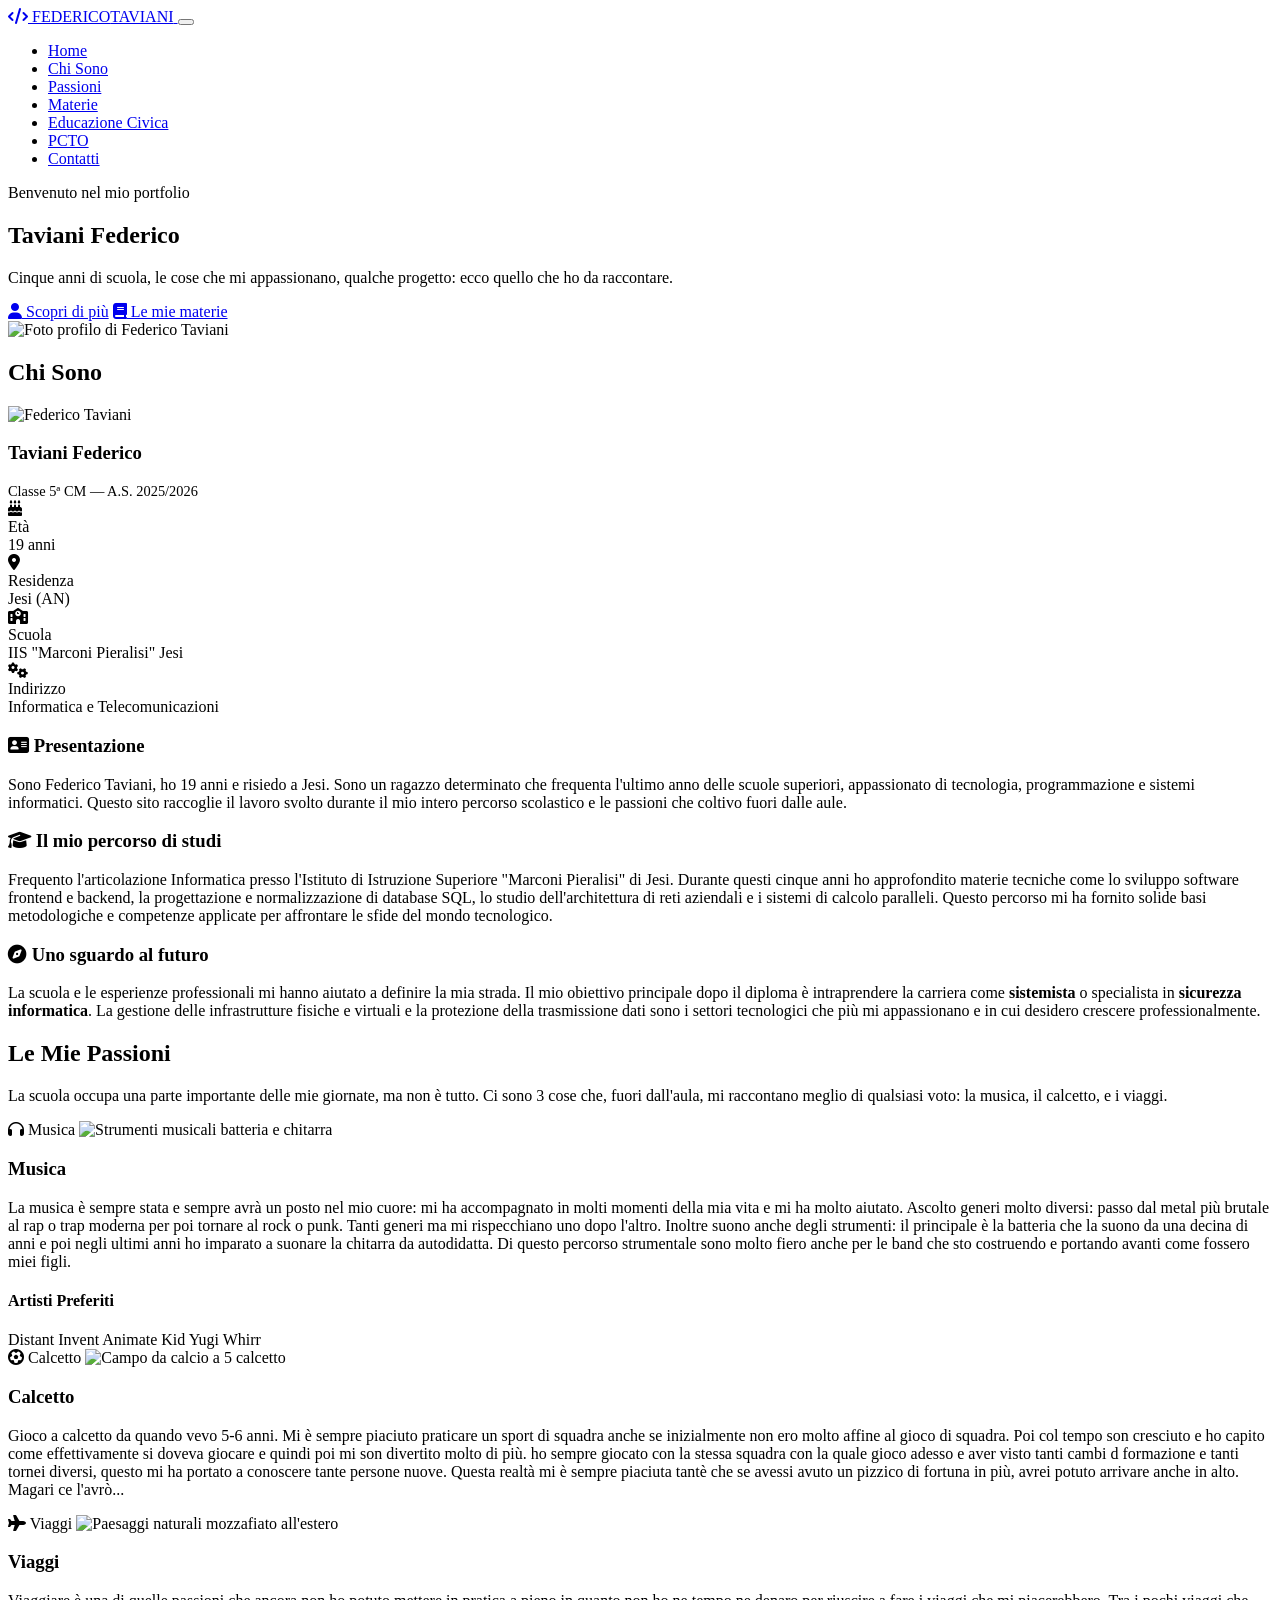
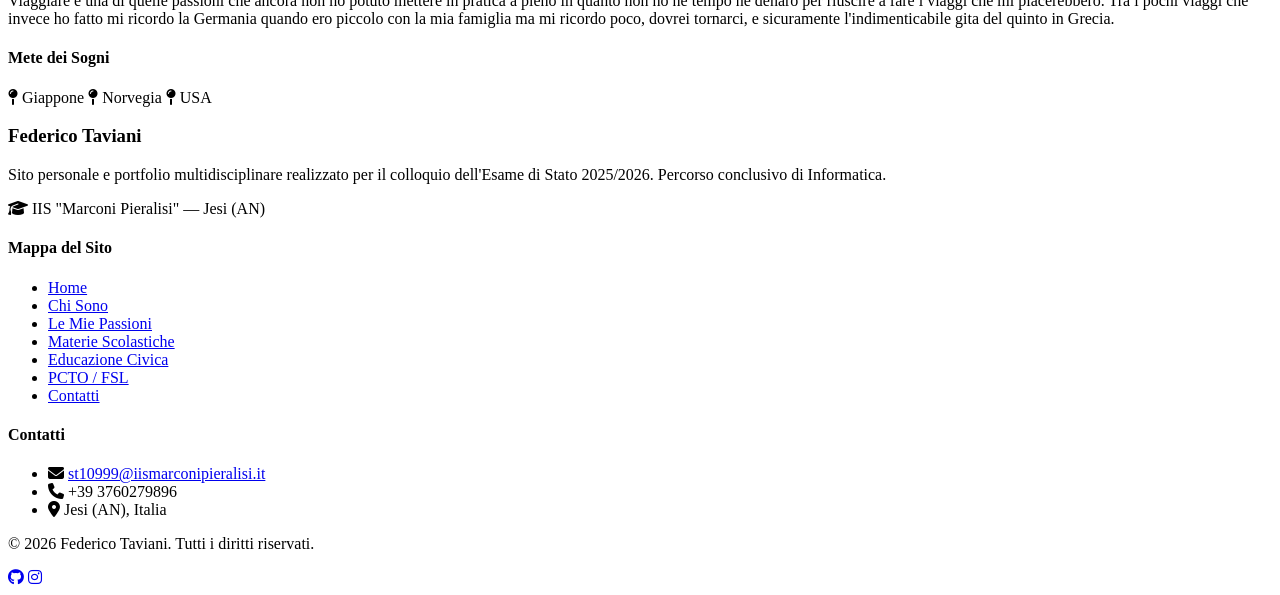
==== index.html @ 16aa8e1a "Add files via upload caricamento file del sito dell'anno" ====
<!DOCTYPE html>
<html lang="it">
<head>
  <meta charset="UTF-8">
  <meta name="viewport" content="width=device-width, initial-scale=1.0">
  <title>Federico Taviani — Portfolio Esame di Stato 2026</title>
  <meta name="description" content="Sito web personale e portfolio di Federico Taviani, studente del 5° anno dell'IIS Marconi Pieralisi di Jesi, indirizzo Informatica e Telecomunicazioni.">
  
  <!-- SEO Open Graph -->
  <meta property="og:title" content="Federico Taviani — Portfolio Personale">
  <meta property="og:description" content="Il sito personale e percorso multidisciplinare per l'Esame di Stato di Federico Taviani, indirizzo Informatica.">
  <meta property="og:image" content="immagini/profilo.jpg">
  <meta property="og:type" content="website">

  <!-- Icone Font Awesome -->
  <link rel="stylesheet" href="https://cdnjs.cloudflare.com/ajax/libs/font-awesome/6.4.0/css/all.min.css">
  
  <!-- Foglio di Stile Personalizzato -->
  <link rel="stylesheet" href="css/style.css">
</head>
<body>

  <!-- NAVBAR E TESTATA STICKY -->
  <header class="site-header" id="siteHeader">
    <div class="container nav-container">
      <a href="index.html" class="site-logo" aria-label="Federico Taviani Home">
        <i class="fa-solid fa-code"></i> FEDERICO<span>TAVIANI</span>
      </a>
      
      <button class="hamburger-toggle" aria-label="Apri menu di navigazione" aria-expanded="false" aria-controls="navMenu">
        <span></span>
        <span></span>
        <span></span>
      </button>
      
      <nav class="site-navigation">
        <ul class="nav-menu" id="navMenu">
          <li><a href="index.html#home" class="nav-link">Home</a></li>
          <li><a href="index.html#chi-sono" class="nav-link">Chi Sono</a></li>
          <li><a href="index.html#passioni" class="nav-link">Passioni</a></li>
          <li><a href="materie.html" class="nav-link">Materie</a></li>
          <li><a href="educazione-civica.html" class="nav-link">Educazione Civica</a></li>
          <li><a href="pcto.html" class="nav-link">PCTO</a></li>
          <li><a href="contatti.html" class="nav-link">Contatti</a></li>
        </ul>
      </nav>
    </div>
  </header>

  <main>
    <!-- SEZIONE 1: HERO -->
    <section class="hero-section" id="home">
      <div class="container hero-grid">
        <div class="hero-content">
          <span class="hero-subtitle">Benvenuto nel mio portfolio</span>
          <h1>Taviani Federico</h1>
          <p class="hero-welcome">Cinque anni di scuola, le cose che mi appassionano, qualche progetto: ecco quello che ho da raccontare.</p>
          <div class="btn-group">
            <a href="#chi-sono" class="btn btn-primary"><i class="fa-solid fa-user"></i> Scopri di più</a>
            <a href="materie.html" class="btn btn-secondary"><i class="fa-solid fa-book"></i> Le mie materie</a>
          </div>
        </div>
        <div class="hero-image-container">
          <div class="hero-image-wrapper">
            <img src="immagini/profilo.jpg" alt="Foto profilo di Federico Taviani" class="hero-image" width="380" height="380">
          </div>
        </div>
      </div>
    </section>

    <!-- SEZIONE 2: CHI SONO -->
    <section class="chi-sono-section fade-in-section" id="chi-sono">
      <div class="container">
        <h2 class="section-title">Chi Sono</h2>
        <div class="chi-sono-grid">
          
          <!-- Info Card con Dati Anagrafici -->
          <div class="profile-card">
            <div class="profile-card-header">
              <img src="immagini/profilo.jpg" alt="Federico Taviani" class="profile-card-avatar" width="100" height="100" loading="lazy">
              <h3>Taviani Federico</h3>
              <p style="font-size: 0.9rem; margin-bottom: 0;">Classe 5ª CM — A.S. 2025/2026</p>
            </div>
            
            <div class="profile-info-grid">
              <div class="info-item">
                <div class="info-icon"><i class="fa-solid fa-cake-candles"></i></div>
                <div>
                  <div class="info-label">Età</div>
                  <div class="info-value">19 anni</div>
                </div>
              </div>
              
              <div class="info-item">
                <div class="info-icon"><i class="fa-solid fa-location-dot"></i></div>
                <div>
                  <div class="info-label">Residenza</div>
                  <div class="info-value">Jesi (AN)</div>
                </div>
              </div>
              
              <div class="info-item">
                <div class="info-icon"><i class="fa-solid fa-school"></i></div>
                <div>
                  <div class="info-label">Scuola</div>
                  <div class="info-value">IIS "Marconi Pieralisi" Jesi</div>
                </div>
              </div>
              
              <div class="info-item">
                <div class="info-icon"><i class="fa-solid fa-gears"></i></div>
                <div>
                  <div class="info-label">Indirizzo</div>
                  <div class="info-value">Informatica e Telecomunicazioni</div>
                </div>
              </div>
            </div>
          </div>

          <!-- Testi di dettaglio per Presentazione, Studi e Futuro -->
          <div class="chi-sono-details">
            
            <div class="details-block">
              <h3><i class="fa-solid fa-address-card"></i> Presentazione</h3>
              <p>Sono Federico Taviani, ho 19 anni e risiedo a Jesi. Sono un ragazzo determinato che frequenta l'ultimo anno delle scuole superiori, appassionato di tecnologia, programmazione e sistemi informatici. Questo sito raccoglie il lavoro svolto durante il mio intero percorso scolastico e le passioni che coltivo fuori dalle aule.</p>
            </div>

            <div class="details-block">
              <h3><i class="fa-solid fa-graduation-cap"></i> Il mio percorso di studi</h3>
              <p>Frequento l'articolazione Informatica presso l'Istituto di Istruzione Superiore "Marconi Pieralisi" di Jesi. Durante questi cinque anni ho approfondito materie tecniche come lo sviluppo software frontend e backend, la progettazione e normalizzazione di database SQL, lo studio dell'architettura di reti aziendali e i sistemi di calcolo paralleli. Questo percorso mi ha fornito solide basi metodologiche e competenze applicate per affrontare le sfide del mondo tecnologico.</p>
            </div>

            <div class="details-block">
              <h3><i class="fa-solid fa-compass"></i> Uno sguardo al futuro</h3>
              <div class="future-callout">
                <p>La scuola e le esperienze professionali mi hanno aiutato a definire la mia strada. Il mio obiettivo principale dopo il diploma è intraprendere la carriera come <strong>sistemista</strong> o specialista in <strong>sicurezza informatica</strong>. La gestione delle infrastrutture fisiche e virtuali e la protezione della trasmissione dati sono i settori tecnologici che più mi appassionano e in cui desidero crescere professionalmente.</p>
              </div>
            </div>

          </div>
        </div>
      </div>
    </section>

    <!-- SEZIONE 3: PASSIONI -->
    <section class="passioni-section fade-in-section" id="passioni">
      <div class="container">
        <h2 class="section-title">Le Mie Passioni</h2>
        
        <p class="passioni-intro">La scuola occupa una parte importante delle mie giornate, ma non è tutto. Ci sono 3 cose che, fuori dall'aula, mi raccontano meglio di qualsiasi voto: la musica, il calcetto, e i viaggi.</p>
        
        <div class="passioni-grid">
          
          <!-- Card Musica -->
          <article class="passione-card">
            <div class="passione-img-wrapper">
              <span class="passione-badge"><i class="fa-solid fa-headphones"></i> Musica</span>
              <img src="immagini/passione-musica.jpeg" alt="Strumenti musicali batteria e chitarra" class="passione-img" loading="lazy" width="400" height="220">
            </div>
            <div class="passione-content">
              <h3>Musica</h3>
              <p>La musica è sempre stata e sempre avrà un posto nel mio cuore: mi ha accompagnato in molti momenti della mia vita e mi ha molto aiutato. Ascolto generi molto diversi: passo dal metal più brutale al rap o trap moderna per poi tornare al rock o punk. Tanti generi ma mi rispecchiano uno dopo l'altro. Inoltre suono anche degli strumenti: il principale è la batteria che la suono da una decina di anni e poi negli ultimi anni ho imparato a suonare la chitarra da autodidatta. Di questo percorso strumentale sono molto fiero anche per le band che sto costruendo e portando avanti come fossero miei figli.</p>
              
              <div class="music-artists">
                <h4>Artisti Preferiti</h4>
                <div class="artist-badges">
                  <span class="badge-tag">Distant</span>
                  <span class="badge-tag">Invent Animate</span>
                  <span class="badge-tag">Kid Yugi</span>
                  <span class="badge-tag">Whirr</span>
                </div>
              </div>
            </div>
          </article>

          <!-- Card Calcetto -->
          <article class="passione-card">
            <div class="passione-img-wrapper">
              <span class="passione-badge"><i class="fa-solid fa-soccer-ball"></i> Calcetto</span>
              <img src="immagini/passsione-calcetto.jpeg" alt="Campo da calcio a 5 calcetto" class="passione-img" loading="lazy" width="400" height="220">
            </div>
            <div class="passione-content">
              <h3>Calcetto</h3>
              <p>Gioco a calcetto da quando vevo 5-6 anni. Mi è sempre piaciuto praticare un sport di squadra anche se inizialmente non ero molto affine al gioco di squadra. Poi col tempo son cresciuto e ho capito come effettivamente si doveva giocare e quindi poi mi son divertito molto di più. ho sempre giocato con la stessa squadra con la quale gioco adesso e aver visto tanti cambi d formazione e tanti tornei diversi, questo mi ha portato a conoscere tante persone nuove. Questa realtà mi è sempre piaciuta tantè che se avessi avuto un pizzico di fortuna in più, avrei potuto arrivare anche in alto. Magari ce l'avrò...</p>
            </div>
          </article>

          <!-- Card Viaggi -->
          <article class="passione-card">
            <div class="passione-img-wrapper">
              <span class="passione-badge"><i class="fa-solid fa-plane"></i> Viaggi</span>
              <img src="immagini/passione-viaggi.jpg" alt="Paesaggi naturali mozzafiato all'estero" class="passione-img" loading="lazy" width="400" height="220">
            </div>
            <div class="passione-content">
              <h3>Viaggi</h3>
              <p>Viaggiare è una di quelle passioni che ancora non ho potuto mettere in pratica a pieno in quanto non ho ne tempo ne denaro per riuscire a fare i viaggi che mi piacerebbero. Tra i pochi viaggi che invece ho fatto mi ricordo la Germania quando ero piccolo con la mia famiglia ma mi ricordo poco, dovrei tornarci, e sicuramente l'indimenticabile gita del quinto in Grecia.</p>
              
              <div class="travel-destinations">
                <h4>Mete dei Sogni</h4>
                <div class="travel-badges">
                  <span class="badge-tag"><i class="fa-solid fa-map-pin"></i> Giappone</span>
                  <span class="badge-tag"><i class="fa-solid fa-map-pin"></i> Norvegia</span>
                  <span class="badge-tag"><i class="fa-solid fa-map-pin"></i> USA</span>
                </div>
              </div>
            </div>
          </article>

        </div>
      </div>
    </section>
  </main>

  <!-- FOOTER CONDIVISO -->
  <footer class="site-footer">
    <div class="container footer-grid">
      <div class="footer-col-info">
        <h3>Federico Taviani</h3>
        <p>Sito personale e portfolio multidisciplinare realizzato per il colloquio dell'Esame di Stato 2025/2026. Percorso conclusivo di Informatica.</p>
        <div class="footer-school-badge">
          <i class="fa-solid fa-graduation-cap"></i> IIS "Marconi Pieralisi" — Jesi (AN)
        </div>
      </div>
      
      <div class="footer-col-links">
        <h4>Mappa del Sito</h4>
        <ul class="footer-links-list">
          <li><a href="index.html#home">Home</a></li>
          <li><a href="index.html#chi-sono">Chi Sono</a></li>
          <li><a href="index.html#passioni">Le Mie Passioni</a></li>
          <li><a href="materie.html">Materie Scolastiche</a></li>
          <li><a href="educazione-civica.html">Educazione Civica</a></li>
          <li><a href="pcto.html">PCTO / FSL</a></li>
          <li><a href="contatti.html">Contatti</a></li>
        </ul>
      </div>

      <div class="footer-col-contact">
        <h4>Contatti</h4>
        <ul class="footer-contact-list">
          <li>
            <i class="fa-solid fa-envelope"></i>
            <a href="mailto:st10999@iismarconipieralisi.it">st10999@iismarconipieralisi.it</a>
          </li>
          <li>
            <i class="fa-solid fa-phone"></i>
            <span>+39 3760279896</span>
          </li>
          <li>
            <i class="fa-solid fa-location-dot"></i>
            <span>Jesi (AN), Italia</span>
          </li>
        </ul>
      </div>
    </div>
    
    <div class="container footer-bottom">
      <p class="footer-copy">&copy; 2026 Federico Taviani. Tutti i diritti riservati.</p>
      <div class="footer-socials">
        <a href="https://github.com/TavianTorbian" target="_blank" class="footer-social-btn" aria-label="Profilo GitHub di Federico"><i class="fa-brands fa-github"></i></a>
        <a href="https://instagram.com/fedeetaviaaa._07" target="_blank" class="footer-social-btn" aria-label="Profilo Instagram di Federico"><i class="fa-brands fa-instagram"></i></a>
      </div>
    </div>
  </footer>

  <!-- Script JS -->
  <script src="js/main.js"></script>
</body>
</html>
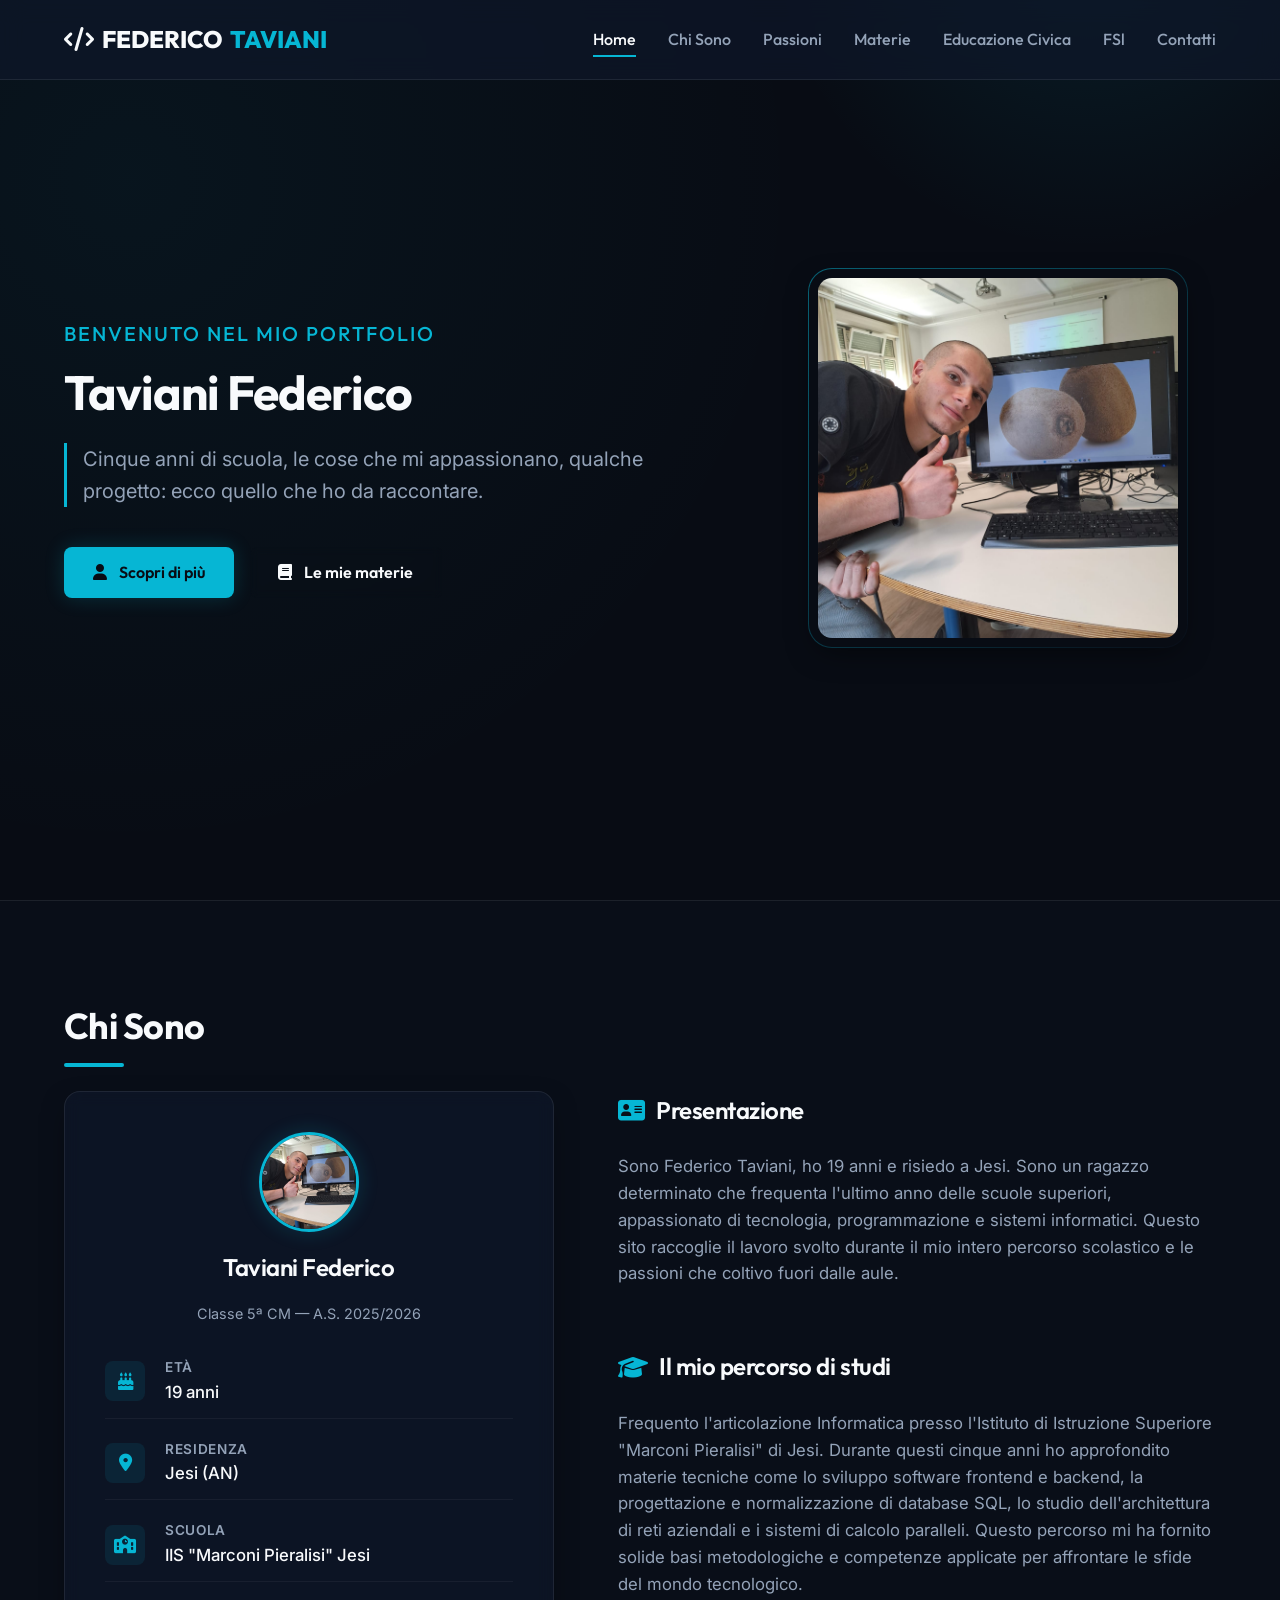
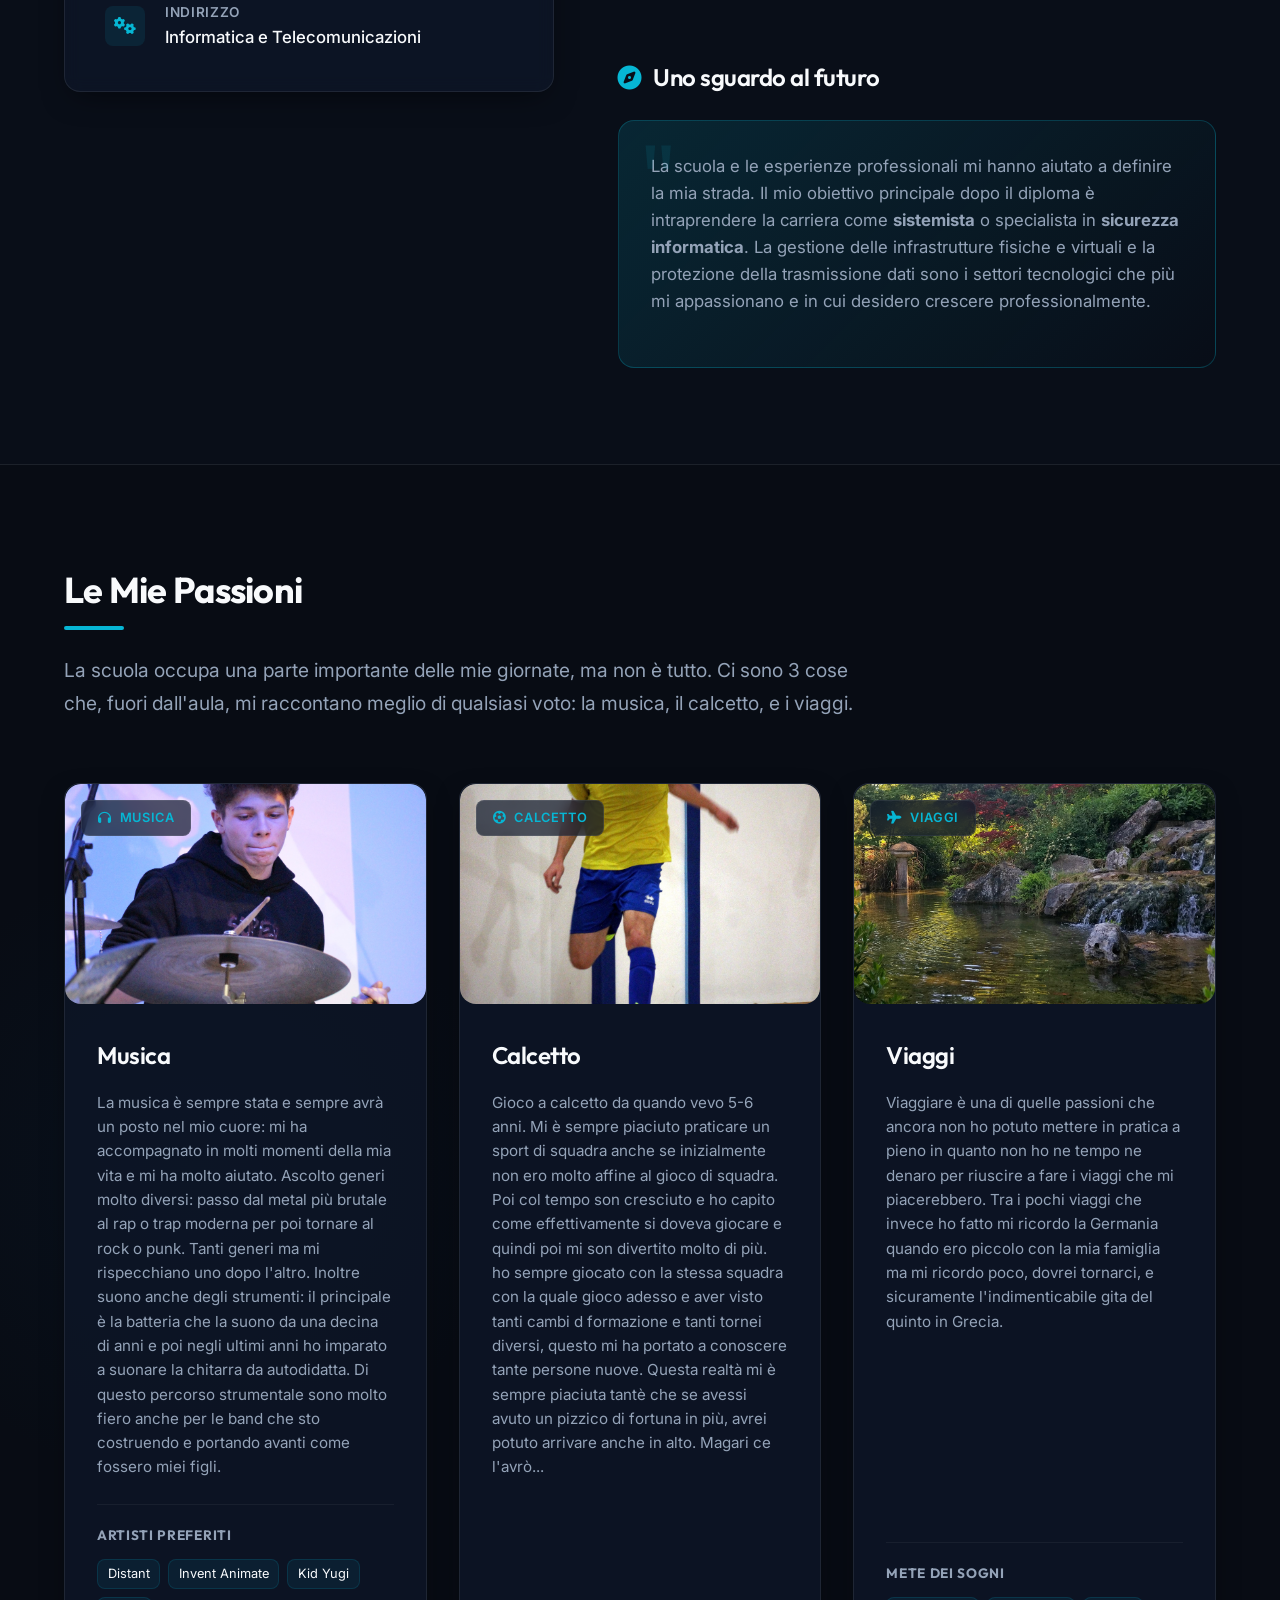
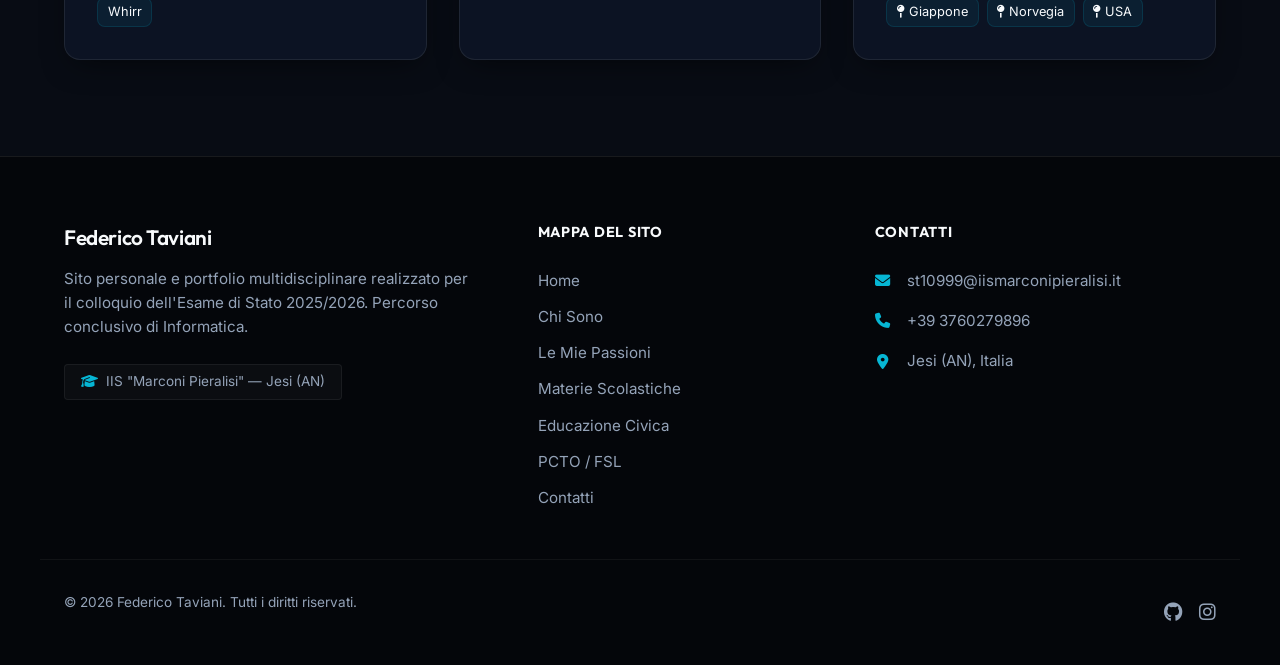
==== commit 267d1df4: "fsl in index" ====
--- a/index.html
+++ b/index.html
@@ -40,7 +40,7 @@
           <li><a href="index.html#passioni" class="nav-link">Passioni</a></li>
           <li><a href="materie.html" class="nav-link">Materie</a></li>
           <li><a href="educazione-civica.html" class="nav-link">Educazione Civica</a></li>
-          <li><a href="pcto.html" class="nav-link">PCTO</a></li>
+          <li><a href="pcto.html" class="nav-link">FSl</a></li>
           <li><a href="contatti.html" class="nav-link">Contatti</a></li>
         </ul>
       </nav>
--- a/css/style.css
+++ b/css/style.css
@@ -0,0 +1,1941 @@
+/* -------------------------------------------------------------
+   SITO PERSONALE - FEDERICO TAVIANI (5ª CM)
+   IIS "Marconi Pieralisi" Jesi - A.S. 2025/2026
+   Foglio di stile globale (style.css)
+   ------------------------------------------------------------- */
+
+/* IMPORTAZIONE FONT DA GOOGLE FONTS */
+@import url('https://fonts.googleapis.com/css2?family=Inter:wght@300;400;500;600;700&family=Outfit:wght@400;500;600;700;800&display=swap');
+
+/* VARIABILI DESIGN SYSTEM */
+:root {
+  /* Palette Colori */
+  --bg-primary: #080c14;        /* Sfondo principale profondo */
+  --bg-secondary: #0f172a;      /* Sfondo card e blocchi */
+  --bg-tertiary: #1e293b;       /* Bordi e dettagli chiari */
+  --bg-glass: rgba(15, 23, 42, 0.7); /* Background sfocato per navbar/card */
+  --accent: #06b6d4;            /* Cyber Cyan principale */
+  --accent-rgb: 6, 182, 212;
+  --accent-hover: #0891b2;      /* Cyan hover */
+  --text-primary: #f8fafc;      /* Bianco ghiaccio per testi principali */
+  --text-secondary: #94a3b8;    /* Grigio azzurrato per testi secondari */
+  
+  /* Categoria Colori Aree Materie */
+  --area-tech: #0ea5e9;         /* Azzurro scientifico-tecnico */
+  --area-human: #a855f7;        /* Viola umanistico */
+  --area-other: #10b981;        /* Verde altro (scienze motorie) */
+
+  /* Tipografia */
+  --font-title: 'Outfit', -apple-system, BlinkMacSystemFont, "Segoe UI", Roboto, sans-serif;
+  --font-body: 'Inter', -apple-system, BlinkMacSystemFont, "Segoe UI", Roboto, sans-serif;
+  
+  /* Spaziature e Dimensioni */
+  --header-height: 80px;
+  --container-max-width: 1200px;
+  --border-radius-sm: 8px;
+  --border-radius-md: 16px;
+  --border-radius-lg: 24px;
+  --transition-fast: 0.2s cubic-bezier(0.4, 0, 0.2, 1);
+  --transition-normal: 0.3s cubic-bezier(0.4, 0, 0.2, 1);
+  --transition-slow: 0.5s cubic-bezier(0.4, 0, 0.2, 1);
+  
+  /* Ombre e Effetti */
+  --box-shadow: 0 10px 30px -10px rgba(0, 0, 0, 0.6);
+  --glow-shadow: 0 0 20px rgba(6, 182, 212, 0.2);
+  --border-glass: 1px solid rgba(255, 255, 255, 0.08);
+}
+
+/* RESET E REGOLE BASE */
+*, *::before, *::after {
+  box-sizing: border-box;
+  margin: 0;
+  padding: 0;
+}
+
+html {
+  scroll-behavior: smooth;
+  font-size: 16px;
+}
+
+body {
+  background-color: var(--bg-primary);
+  color: var(--text-primary);
+  font-family: var(--font-body);
+  line-height: 1.6;
+  overflow-x: hidden;
+  position: relative;
+  -webkit-font-smoothing: antialiased;
+}
+
+/* Sfondi decorativi radiali (Aura Glows) */
+body::before {
+  content: '';
+  position: absolute;
+  top: -10%;
+  right: -10%;
+  width: 50vw;
+  height: 50vw;
+  background: radial-gradient(circle, rgba(6, 182, 212, 0.1) 0%, rgba(0, 0, 0, 0) 70%);
+  z-index: -1;
+  pointer-events: none;
+}
+
+body::after {
+  content: '';
+  position: absolute;
+  bottom: 20%;
+  left: -10%;
+  width: 50vw;
+  height: 50vw;
+  background: radial-gradient(circle, rgba(10, 37, 64, 0.2) 0%, rgba(0, 0, 0, 0) 70%);
+  z-index: -1;
+  pointer-events: none;
+}
+
+/* TIPOGRAFIA */
+h1, h2, h3, h4 {
+  font-family: var(--font-title);
+  font-weight: 700;
+  letter-spacing: -0.02em;
+  color: var(--text-primary);
+}
+
+h1 {
+  font-size: 3rem;
+  line-height: 1.1;
+}
+
+h2 {
+  font-size: 2.25rem;
+  margin-bottom: 1.5rem;
+  position: relative;
+  display: inline-block;
+}
+
+h2::after {
+  content: '';
+  display: block;
+  width: 60px;
+  height: 4px;
+  background-color: var(--accent);
+  margin-top: 0.5rem;
+  border-radius: 2px;
+}
+
+h3 {
+  font-size: 1.5rem;
+  font-weight: 600;
+  margin-bottom: 1rem;
+}
+
+p {
+  color: var(--text-secondary);
+  font-size: 1.05rem;
+  margin-bottom: 1.25rem;
+}
+
+a {
+  color: var(--accent);
+  text-decoration: none;
+  transition: var(--transition-fast);
+}
+
+a:hover {
+  color: var(--text-primary);
+}
+
+img {
+  max-width: 100%;
+  height: auto;
+  display: block;
+  border-radius: var(--border-radius-md);
+  object-fit: cover;
+}
+
+/* STRUTTURA LAYOUT */
+.container {
+  width: 100%;
+  max-width: var(--container-max-width);
+  margin: 0 auto;
+  padding: 0 1.5rem;
+}
+
+section {
+  padding: 6rem 0;
+  position: relative;
+}
+
+/* HEADER & NAVBAR STICKY */
+.site-header {
+  position: fixed;
+  top: 0;
+  left: 0;
+  width: 100%;
+  height: var(--header-height);
+  background-color: var(--bg-glass);
+  backdrop-filter: blur(12px);
+  -webkit-backdrop-filter: blur(12px);
+  border-bottom: var(--border-glass);
+  z-index: 1000;
+  transition: var(--transition-normal);
+}
+
+.site-header.scrolled {
+  height: 70px;
+  background-color: rgba(8, 12, 20, 0.9);
+  box-shadow: var(--box-shadow);
+}
+
+.nav-container {
+  display: flex;
+  justify-content: space-between;
+  align-items: center;
+  height: 100%;
+}
+
+.site-logo {
+  font-family: var(--font-title);
+  font-weight: 800;
+  font-size: 1.5rem;
+  color: var(--text-primary);
+  display: flex;
+  align-items: center;
+  gap: 0.5rem;
+}
+
+.site-logo span {
+  color: var(--accent);
+}
+
+.nav-menu {
+  display: flex;
+  list-style: none;
+  gap: 2rem;
+  align-items: center;
+}
+
+.nav-link {
+  font-family: var(--font-title);
+  font-weight: 500;
+  font-size: 1rem;
+  color: var(--text-secondary);
+  position: relative;
+  padding: 0.5rem 0;
+}
+
+.nav-link::after {
+  content: '';
+  position: absolute;
+  bottom: 0;
+  left: 0;
+  width: 0;
+  height: 2px;
+  background-color: var(--accent);
+  transition: var(--transition-fast);
+}
+
+.nav-link:hover, .nav-link.active {
+  color: var(--text-primary);
+}
+
+.nav-link:hover::after, .nav-link.active::after {
+  width: 100%;
+}
+
+/* Menu Mobile Toggle (Hamburger) */
+.hamburger-toggle {
+  display: none;
+  background: none;
+  border: none;
+  cursor: pointer;
+  width: 30px;
+  height: 24px;
+  position: relative;
+  z-index: 1100;
+}
+
+.hamburger-toggle span {
+  display: block;
+  position: absolute;
+  height: 3px;
+  width: 100%;
+  background: var(--text-primary);
+  border-radius: 9px;
+  opacity: 1;
+  left: 0;
+  transform: rotate(0deg);
+  transition: .25s ease-in-out;
+}
+
+.hamburger-toggle span:nth-child(1) { top: 0px; }
+.hamburger-toggle span:nth-child(2) { top: 10px; }
+.hamburger-toggle span:nth-child(3) { top: 20px; }
+
+.hamburger-toggle.open span:nth-child(1) {
+  top: 10px;
+  transform: rotate(135deg);
+}
+
+.hamburger-toggle.open span:nth-child(2) {
+  opacity: 0;
+  left: -60px;
+}
+
+.hamburger-toggle.open span:nth-child(3) {
+  top: 10px;
+  transform: rotate(-135deg);
+}
+
+/* PULSANTI E CTA */
+.btn {
+  display: inline-flex;
+  align-items: center;
+  justify-content: center;
+  gap: 0.75rem;
+  padding: 0.8rem 1.8rem;
+  border-radius: var(--border-radius-sm);
+  font-family: var(--font-title);
+  font-weight: 600;
+  font-size: 1rem;
+  cursor: pointer;
+  transition: var(--transition-normal);
+  border: none;
+}
+
+.btn-primary {
+  background-color: var(--accent);
+  color: var(--bg-primary);
+  box-shadow: var(--glow-shadow);
+}
+
+.btn-primary:hover {
+  background-color: var(--accent-hover);
+  color: var(--bg-primary);
+  transform: translateY(-2px);
+  box-shadow: 0 0 30px rgba(6, 182, 212, 0.4);
+}
+
+.btn-secondary {
+  background-color: transparent;
+  color: var(--text-primary);
+  border: 1px solid var(--border-color);
+  backdrop-filter: blur(4px);
+}
+
+.btn-secondary:hover {
+  background-color: rgba(255, 255, 255, 0.05);
+  border-color: var(--accent);
+  transform: translateY(-2px);
+}
+
+.btn-group {
+  display: flex;
+  gap: 1rem;
+  flex-wrap: wrap;
+}
+
+/* -------------------------------------------------------------
+   PAGINA INDEX: HERO SECTION
+   ------------------------------------------------------------- */
+.hero-section {
+  min-height: 100vh;
+  display: flex;
+  align-items: center;
+  padding-top: calc(var(--header-height) + 2rem);
+  background: radial-gradient(circle at 10% 20%, rgba(6, 182, 212, 0.05) 0%, rgba(0,0,0,0) 50%);
+}
+
+.hero-grid {
+  display: grid;
+  grid-template-columns: 1.2fr 0.8fr;
+  gap: 4rem;
+  align-items: center;
+}
+
+.hero-content {
+  display: flex;
+  flex-direction: column;
+}
+
+.hero-subtitle {
+  font-size: 1.25rem;
+  color: var(--accent);
+  font-weight: 500;
+  margin-bottom: 1rem;
+  text-transform: uppercase;
+  letter-spacing: 0.1em;
+  font-family: var(--font-title);
+}
+
+.hero-welcome {
+  font-size: 1.25rem;
+  color: var(--text-secondary);
+  margin-top: 1.5rem;
+  margin-bottom: 2.5rem;
+  border-left: 3px solid var(--accent);
+  padding-left: 1rem;
+}
+
+.hero-image-container {
+  position: relative;
+  display: flex;
+  justify-content: center;
+  align-items: center;
+}
+
+.hero-image-wrapper {
+  position: relative;
+  width: 100%;
+  max-width: 380px;
+  aspect-ratio: 1;
+  border-radius: var(--border-radius-lg);
+  padding: 10px;
+  background: linear-gradient(135deg, rgba(6, 182, 212, 0.5), rgba(15, 23, 42, 0.2));
+  box-shadow: var(--box-shadow);
+  overflow: hidden;
+}
+
+.hero-image-wrapper::after {
+  content: '';
+  position: absolute;
+  inset: 1px;
+  background: var(--bg-primary);
+  border-radius: calc(var(--border-radius-lg) - 1px);
+  z-index: 1;
+}
+
+.hero-image {
+  width: 100%;
+  height: 100%;
+  border-radius: calc(var(--border-radius-lg) - 10px);
+  position: relative;
+  z-index: 2;
+  transition: var(--transition-slow);
+}
+
+.hero-image-wrapper:hover .hero-image {
+  transform: scale(1.05);
+}
+
+/* -------------------------------------------------------------
+   PAGINA INDEX: CHI SONO SECTION
+   ------------------------------------------------------------- */
+.chi-sono-section {
+  background-color: rgba(15, 23, 42, 0.2);
+  border-top: var(--border-glass);
+  border-bottom: var(--border-glass);
+}
+
+.chi-sono-grid {
+  display: grid;
+  grid-template-columns: 0.9fr 1.1fr;
+  gap: 4rem;
+  align-items: start;
+}
+
+.profile-card {
+  background: var(--bg-glass);
+  border: var(--border-glass);
+  border-radius: var(--border-radius-md);
+  padding: 2.5rem;
+  box-shadow: var(--box-shadow);
+  backdrop-filter: blur(8px);
+}
+
+.profile-card-header {
+  text-align: center;
+  margin-bottom: 2rem;
+}
+
+.profile-card-avatar {
+  width: 100px;
+  height: 100px;
+  border-radius: 50%;
+  margin: 0 auto 1rem;
+  border: 3px solid var(--accent);
+  box-shadow: var(--glow-shadow);
+}
+
+.profile-info-grid {
+  display: flex;
+  flex-direction: column;
+  gap: 1.25rem;
+}
+
+.info-item {
+  display: flex;
+  align-items: center;
+  gap: 1.25rem;
+  border-bottom: 1px solid rgba(255, 255, 255, 0.05);
+  padding-bottom: 0.75rem;
+}
+
+.info-item:last-child {
+  border-bottom: none;
+  padding-bottom: 0;
+}
+
+.info-icon {
+  width: 40px;
+  height: 40px;
+  background-color: rgba(6, 182, 212, 0.1);
+  color: var(--accent);
+  border-radius: var(--border-radius-sm);
+  display: flex;
+  align-items: center;
+  justify-content: center;
+  font-size: 1.1rem;
+  flex-shrink: 0;
+}
+
+.info-label {
+  font-size: 0.85rem;
+  color: var(--text-secondary);
+  text-transform: uppercase;
+  letter-spacing: 0.05em;
+  font-weight: 600;
+}
+
+.info-value {
+  font-size: 1.05rem;
+  font-weight: 500;
+  color: var(--text-primary);
+}
+
+/* Dettagli Chi Sono */
+.chi-sono-details {
+  display: flex;
+  flex-direction: column;
+  gap: 2.5rem;
+}
+
+.details-block {
+  position: relative;
+}
+
+.details-block h3 {
+  display: flex;
+  align-items: center;
+  gap: 0.75rem;
+  color: var(--text-primary);
+  border-bottom: 1px solid var(--border-color);
+  padding-bottom: 0.5rem;
+  margin-bottom: 1rem;
+}
+
+.details-block h3 i {
+  color: var(--accent);
+}
+
+/* Sguardo al Futuro Callout */
+.future-callout {
+  background: linear-gradient(135deg, rgba(6, 182, 212, 0.15) 0%, rgba(15, 23, 42, 0) 100%);
+  border: 1px solid rgba(6, 182, 212, 0.25);
+  border-radius: var(--border-radius-md);
+  padding: 2rem;
+  position: relative;
+}
+
+.future-callout::before {
+  content: '"';
+  position: absolute;
+  top: 10px;
+  left: 20px;
+  font-size: 6rem;
+  font-family: var(--font-title);
+  color: rgba(6, 182, 212, 0.1);
+  line-height: 1;
+}
+
+/* -------------------------------------------------------------
+   PAGINA INDEX: PASSIONI SECTION
+   ------------------------------------------------------------- */
+.passioni-intro {
+  max-width: 800px;
+  margin-bottom: 4rem;
+  font-size: 1.2rem;
+  line-height: 1.7;
+}
+
+.passioni-grid {
+  display: grid;
+  grid-template-columns: repeat(3, 1fr);
+  gap: 2rem;
+}
+
+.passione-card {
+  background: var(--bg-glass);
+  border: var(--border-glass);
+  border-radius: var(--border-radius-md);
+  overflow: hidden;
+  box-shadow: var(--box-shadow);
+  transition: var(--transition-normal);
+  display: flex;
+  flex-direction: column;
+}
+
+.passione-card:hover {
+  transform: translateY(-8px);
+  border-color: var(--accent);
+  box-shadow: 0 20px 40px -15px rgba(0, 0, 0, 0.7);
+}
+
+.passione-img-wrapper {
+  position: relative;
+  height: 220px;
+  overflow: hidden;
+}
+
+.passione-img {
+  width: 100%;
+  height: 100%;
+  object-fit: cover;
+  transition: var(--transition-slow);
+}
+
+.passione-card:hover .passione-img {
+  transform: scale(1.08);
+}
+
+.passione-badge {
+  position: absolute;
+  top: 1rem;
+  left: 1rem;
+  background-color: var(--bg-glass);
+  color: var(--accent);
+  border: var(--border-glass);
+  backdrop-filter: blur(8px);
+  -webkit-backdrop-filter: blur(8px);
+  padding: 0.4rem 1rem;
+  border-radius: var(--border-radius-sm);
+  font-size: 0.8rem;
+  font-weight: 600;
+  text-transform: uppercase;
+  letter-spacing: 0.05em;
+  display: flex;
+  align-items: center;
+  gap: 0.5rem;
+}
+
+.passione-content {
+  padding: 2rem;
+  display: flex;
+  flex-direction: column;
+  flex-grow: 1;
+}
+
+.passione-content p {
+  font-size: 0.95rem;
+  margin-bottom: 0;
+  flex-grow: 1;
+}
+
+/* Dettagli specifici delle passioni (Artisti / Mete) */
+.music-artists, .travel-destinations {
+  margin-top: 1.5rem;
+  padding-top: 1.25rem;
+  border-top: 1px solid rgba(255, 255, 255, 0.05);
+}
+
+.music-artists h4, .travel-destinations h4 {
+  font-size: 0.85rem;
+  color: var(--text-secondary);
+  text-transform: uppercase;
+  margin-bottom: 0.75rem;
+  letter-spacing: 0.05em;
+}
+
+.artist-badges, .travel-badges {
+  display: flex;
+  flex-wrap: wrap;
+  gap: 0.5rem;
+}
+
+.badge-tag {
+  background-color: rgba(6, 182, 212, 0.08);
+  color: var(--text-primary);
+  border: 1px solid rgba(6, 182, 212, 0.15);
+  font-size: 0.8rem;
+  padding: 0.25rem 0.6rem;
+  border-radius: var(--border-radius-sm);
+  transition: var(--transition-fast);
+}
+
+.badge-tag:hover {
+  background-color: rgba(6, 182, 212, 0.2);
+  border-color: var(--accent);
+}
+
+/* -------------------------------------------------------------
+   PAGINA MATERIE: AREA SECTIONS & GRID
+   ------------------------------------------------------------- */
+.materie-page-header {
+  padding: 8rem 0 3rem;
+  text-align: center;
+}
+
+.materie-intro-text {
+  max-width: 700px;
+  margin: 0 auto;
+  font-size: 1.15rem;
+}
+
+.area-section {
+  padding: 4rem 0;
+}
+
+.area-section:nth-of-type(even) {
+  background-color: rgba(15, 23, 42, 0.2);
+  border-top: var(--border-glass);
+  border-bottom: var(--border-glass);
+}
+
+.area-header {
+  margin-bottom: 3rem;
+  display: flex;
+  align-items: center;
+  gap: 1rem;
+}
+
+.area-badge {
+  padding: 0.4rem 1.2rem;
+  border-radius: 50px;
+  font-family: var(--font-title);
+  font-weight: 700;
+  font-size: 0.85rem;
+  text-transform: uppercase;
+  letter-spacing: 0.05em;
+  color: #fff;
+}
+
+.area-badge.scientific { background-color: var(--area-tech); }
+.area-badge.humanities { background-color: var(--area-human); }
+.area-badge.other { background-color: var(--area-other); }
+
+.materie-grid {
+  display: grid;
+  grid-template-columns: repeat(3, 1fr);
+  gap: 2.5rem;
+}
+
+.materia-card {
+  background: var(--bg-glass);
+  border: var(--border-glass);
+  border-radius: var(--border-radius-md);
+  overflow: hidden;
+  box-shadow: var(--box-shadow);
+  transition: var(--transition-normal);
+  display: flex;
+  flex-direction: column;
+  height: 100%;
+}
+
+.materia-card:hover {
+  transform: translateY(-8px);
+  box-shadow: 0 20px 40px -15px rgba(0, 0, 0, 0.8);
+}
+
+/* Modifiche ai bordi delle card in base all'area per dare personalità */
+.materia-card.tech:hover { border-color: var(--area-tech); }
+.materia-card.human:hover { border-color: var(--area-human); }
+.materia-card.oth:hover { border-color: var(--area-other); }
+
+.materia-img-wrapper {
+  position: relative;
+  height: 180px;
+  overflow: hidden;
+}
+
+.materia-img {
+  width: 100%;
+  height: 100%;
+  object-fit: cover;
+  transition: var(--transition-slow);
+}
+
+.materia-card:hover .materia-img {
+  transform: scale(1.06);
+}
+
+.materia-card-icon {
+  position: absolute;
+  bottom: -20px;
+  right: 20px;
+  width: 50px;
+  height: 50px;
+  border-radius: 50%;
+  display: flex;
+  align-items: center;
+  justify-content: center;
+  font-size: 1.25rem;
+  color: #fff;
+  box-shadow: var(--box-shadow);
+  border: 2px solid var(--bg-primary);
+  z-index: 10;
+}
+
+.materia-card.tech .materia-card-icon { background-color: var(--area-tech); }
+.materia-card.human .materia-card-icon { background-color: var(--area-human); }
+.materia-card.oth .materia-card-icon { background-color: var(--area-other); }
+
+.materia-card-content {
+  padding: 2rem;
+  display: flex;
+  flex-direction: column;
+  flex-grow: 1;
+}
+
+.materia-card-content h3 {
+  font-size: 1.3rem;
+  margin-bottom: 0.75rem;
+}
+
+.materia-card-content p {
+  font-size: 0.95rem;
+  margin-bottom: 1.5rem;
+  flex-grow: 1;
+}
+
+.materia-card-link {
+  font-family: var(--font-title);
+  font-weight: 600;
+  font-size: 0.9rem;
+  display: inline-flex;
+  align-items: center;
+  gap: 0.5rem;
+}
+
+.materia-card.tech .materia-card-link { color: var(--area-tech); }
+.materia-card.human .materia-card-link { color: var(--area-human); }
+.materia-card.oth .materia-card-link { color: var(--area-other); }
+
+.materia-card-link i {
+  transition: var(--transition-fast);
+}
+
+.materia-card:hover .materia-card-link i {
+  transform: translateX(5px);
+}
+
+/* -------------------------------------------------------------
+   PAGINE SINGOLA MATERIA
+   ------------------------------------------------------------- */
+.materia-detail-header {
+  padding-top: calc(var(--header-height) + 4rem);
+  padding-bottom: 4rem;
+  position: relative;
+}
+
+.btn-back {
+  display: inline-flex;
+  align-items: center;
+  gap: 0.5rem;
+  color: var(--text-secondary);
+  font-family: var(--font-title);
+  font-weight: 500;
+  margin-bottom: 2rem;
+  font-size: 0.95rem;
+  transition: var(--transition-fast);
+}
+
+.btn-back:hover {
+  color: var(--accent);
+  transform: translateX(-4px);
+}
+
+.materia-header-grid {
+  display: grid;
+  grid-template-columns: 1.1fr 0.9fr;
+  gap: 4rem;
+  align-items: center;
+}
+
+.materia-tag-label {
+  display: inline-block;
+  padding: 0.3rem 0.9rem;
+  border-radius: 50px;
+  font-size: 0.8rem;
+  font-weight: 700;
+  text-transform: uppercase;
+  letter-spacing: 0.05em;
+  margin-bottom: 1.25rem;
+  color: #fff;
+}
+
+.materia-tag-label.tech { background-color: var(--area-tech); }
+.materia-tag-label.human { background-color: var(--area-human); }
+.materia-tag-label.other { background-color: var(--area-other); }
+
+.materia-detail-title {
+  font-size: 2.75rem;
+  margin-bottom: 1.5rem;
+}
+
+.materia-header-img-wrapper {
+  position: relative;
+  border-radius: var(--border-radius-md);
+  overflow: hidden;
+  box-shadow: var(--box-shadow);
+  border: var(--border-glass);
+}
+
+.materia-content-body {
+  padding-bottom: 6rem;
+}
+
+.materia-content-grid {
+  display: grid;
+  grid-template-columns: 1.1fr 0.9fr;
+  gap: 4rem;
+  align-items: start;
+}
+
+.materia-descr-card {
+  background: var(--bg-glass);
+  border: var(--border-glass);
+  border-radius: var(--border-radius-md);
+  padding: 2.5rem;
+  box-shadow: var(--box-shadow);
+}
+
+.materia-descr-card p {
+  font-size: 1.1rem;
+  line-height: 1.8;
+  margin-bottom: 0;
+  color: var(--text-primary);
+}
+
+.materia-program-card {
+  background: var(--bg-glass);
+  border: var(--border-glass);
+  border-radius: var(--border-radius-md);
+  padding: 2.5rem;
+  box-shadow: var(--box-shadow);
+}
+
+.materia-program-card h3 {
+  border-bottom: 1px solid var(--border-color);
+  padding-bottom: 0.75rem;
+  margin-bottom: 1.5rem;
+}
+
+.program-list {
+  list-style: none;
+  display: flex;
+  flex-direction: column;
+  gap: 1.25rem;
+}
+
+.program-item {
+  display: flex;
+  align-items: flex-start;
+  gap: 1rem;
+  font-size: 1rem;
+  color: var(--text-secondary);
+}
+
+.program-item i {
+  color: var(--accent);
+  margin-top: 0.35rem;
+  flex-shrink: 0;
+  font-size: 0.9rem;
+}
+
+.program-item.tech i { color: var(--area-tech); }
+.program-item.human i { color: var(--area-human); }
+.program-item.other i { color: var(--area-other); }
+
+.program-item span {
+  line-height: 1.4;
+}
+
+/* -------------------------------------------------------------
+   PAGINA EDUCAZIONE CIVICA
+   ------------------------------------------------------------- */
+.ed-civica-header {
+  padding: 8rem 0 3rem;
+  text-align: center;
+}
+
+.ed-civica-subtitle {
+  color: var(--accent);
+  font-family: var(--font-title);
+  font-size: 1.1rem;
+  text-transform: uppercase;
+  letter-spacing: 0.1em;
+  font-weight: 600;
+  margin-bottom: 0.5rem;
+}
+
+.ed-civica-intro {
+  margin: 4rem 0;
+}
+
+.ed-civica-intro-grid {
+  display: grid;
+  grid-template-columns: 1.1fr 0.9fr;
+  gap: 4rem;
+  align-items: center;
+}
+
+.ed-civica-intro-text p {
+  font-size: 1.15rem;
+  line-height: 1.75;
+}
+
+/* Sezioni Percorso */
+.ed-civica-section {
+  padding: 5rem 0;
+  border-top: var(--border-glass);
+}
+
+.ed-civica-section:nth-of-type(even) {
+  background-color: rgba(15, 23, 42, 0.15);
+}
+
+.ed-civica-grid {
+  display: grid;
+  grid-template-columns: 1fr 1fr;
+  gap: 4rem;
+  align-items: center;
+}
+
+.ed-civica-grid.reverse {
+  grid-template-columns: 1fr 1fr;
+}
+
+.ed-civica-grid.reverse .ed-civica-img-col {
+  order: -1;
+}
+
+.ed-civica-text-col h3 {
+  font-size: 1.8rem;
+  margin-bottom: 1.5rem;
+  display: flex;
+  align-items: center;
+  gap: 0.75rem;
+}
+
+.ed-civica-text-col h3 i {
+  color: var(--accent);
+}
+
+.ed-civica-text-col p {
+  font-size: 1.05rem;
+  line-height: 1.7;
+}
+
+.ed-civica-img-col {
+  border-radius: var(--border-radius-md);
+  overflow: hidden;
+  box-shadow: var(--box-shadow);
+  border: var(--border-glass);
+}
+
+.ed-civica-fullwidth {
+  padding: 5rem 0;
+  border-top: var(--border-glass);
+  background: linear-gradient(180deg, rgba(8, 12, 20, 0) 0%, rgba(15, 23, 42, 0.3) 100%);
+}
+
+.ed-civica-fullwidth-content {
+  max-width: 800px;
+  margin: 0 auto;
+}
+
+.ed-civica-fullwidth-content h3 {
+  font-size: 1.8rem;
+  text-align: center;
+  margin-bottom: 2rem;
+  display: flex;
+  align-items: center;
+  justify-content: center;
+  gap: 0.75rem;
+}
+
+.ed-civica-fullwidth-content h3 i {
+  color: var(--accent);
+}
+
+.ed-civica-fullwidth-content p {
+  font-size: 1.1rem;
+  line-height: 1.75;
+}
+
+/* -------------------------------------------------------------
+   PAGINA PCTO (FORMAZIONE SCUOLA LAVORO)
+   ------------------------------------------------------------- */
+.pcto-header-grid {
+  display: grid;
+  grid-template-columns: 1.1fr 0.9fr;
+  gap: 4rem;
+  align-items: center;
+  padding: 8rem 0 4rem;
+}
+
+.pcto-header-text h1 {
+  font-size: 2.75rem;
+  margin-bottom: 1rem;
+}
+
+.pcto-badge-azienda {
+  display: inline-flex;
+  align-items: center;
+  gap: 0.5rem;
+  padding: 0.5rem 1.2rem;
+  background-color: rgba(6, 182, 212, 0.1);
+  color: var(--accent);
+  border: 1px solid rgba(6, 182, 212, 0.2);
+  border-radius: 50px;
+  font-family: var(--font-title);
+  font-weight: 600;
+  font-size: 1.05rem;
+  margin-bottom: 1.5rem;
+}
+
+.pcto-meta-grid {
+  display: grid;
+  grid-template-columns: repeat(3, 1fr);
+  gap: 1.5rem;
+  margin-top: 2.5rem;
+}
+
+.pcto-meta-item {
+  background: var(--bg-glass);
+  border: var(--border-glass);
+  border-radius: var(--border-radius-sm);
+  padding: 1.25rem;
+  text-align: center;
+}
+
+.pcto-meta-item i {
+  font-size: 1.5rem;
+  color: var(--accent);
+  margin-bottom: 0.5rem;
+}
+
+.pcto-meta-label {
+  font-size: 0.8rem;
+  color: var(--text-secondary);
+  text-transform: uppercase;
+  font-weight: 600;
+  margin-bottom: 0.25rem;
+}
+
+.pcto-meta-value {
+  font-size: 1rem;
+  font-weight: 500;
+  color: var(--text-primary);
+}
+
+.pcto-header-img {
+  border-radius: var(--border-radius-md);
+  overflow: hidden;
+  box-shadow: var(--box-shadow);
+  border: var(--border-glass);
+}
+
+/* Timeline delle Settimane */
+.pcto-timeline-section {
+  background-color: rgba(15, 23, 42, 0.15);
+  border-top: var(--border-glass);
+  border-bottom: var(--border-glass);
+  padding: 6rem 0;
+}
+
+.timeline-title {
+  text-align: center;
+  margin-bottom: 4rem;
+}
+
+.timeline-container {
+  position: relative;
+  max-width: 900px;
+  margin: 0 auto;
+}
+
+/* Asse centrale */
+.timeline-container::before {
+  content: '';
+  position: absolute;
+  top: 0;
+  bottom: 0;
+  left: 50%;
+  width: 2px;
+  background-color: var(--border-color);
+  transform: translateX(-50%);
+}
+
+.timeline-item {
+  position: relative;
+  width: 50%;
+  padding: 2rem 3rem;
+  margin-bottom: 2rem;
+}
+
+.timeline-item:last-child {
+  margin-bottom: 0;
+}
+
+.timeline-item.left {
+  left: 0;
+  text-align: right;
+}
+
+.timeline-item.right {
+  left: 50%;
+  text-align: left;
+}
+
+/* Pulsante indicatore settimana (nodo) */
+.timeline-dot {
+  position: absolute;
+  top: 2.5rem;
+  width: 20px;
+  height: 20px;
+  border-radius: 50%;
+  background-color: var(--bg-primary);
+  border: 4px solid var(--accent);
+  box-shadow: var(--glow-shadow);
+  z-index: 5;
+}
+
+.timeline-item.left .timeline-dot {
+  right: -10px;
+}
+
+.timeline-item.right .timeline-dot {
+  left: -10px;
+}
+
+.timeline-card {
+  background: var(--bg-glass);
+  border: var(--border-glass);
+  border-radius: var(--border-radius-md);
+  padding: 2rem;
+  box-shadow: var(--box-shadow);
+  transition: var(--transition-normal);
+}
+
+.timeline-card:hover {
+  border-color: var(--accent);
+  transform: translateY(-4px);
+}
+
+.timeline-week-badge {
+  display: inline-block;
+  padding: 0.25rem 0.75rem;
+  background-color: rgba(6, 182, 212, 0.1);
+  color: var(--accent);
+  border-radius: 4px;
+  font-family: var(--font-title);
+  font-weight: 700;
+  font-size: 0.8rem;
+  text-transform: uppercase;
+  margin-bottom: 1rem;
+}
+
+.timeline-card h3 {
+  font-size: 1.35rem;
+  margin-bottom: 1rem;
+}
+
+.timeline-card p {
+  font-size: 0.95rem;
+  line-height: 1.6;
+  margin-bottom: 0;
+}
+
+/* Sezione Riflessioni e Competenze */
+.pcto-reflection-section {
+  padding: 6rem 0;
+}
+
+.pcto-reflection-grid {
+  display: grid;
+  grid-template-columns: 1fr 1fr;
+  gap: 4rem;
+  align-items: start;
+}
+
+.skills-card {
+  background: var(--bg-glass);
+  border: var(--border-glass);
+  border-radius: var(--border-radius-md);
+  padding: 2.5rem;
+  box-shadow: var(--box-shadow);
+}
+
+.skills-card h3 {
+  border-bottom: 1px solid var(--border-color);
+  padding-bottom: 0.75rem;
+  margin-bottom: 2rem;
+  display: flex;
+  align-items: center;
+  gap: 0.75rem;
+}
+
+.skills-card h3 i {
+  color: var(--accent);
+}
+
+.skills-group {
+  margin-bottom: 2rem;
+}
+
+.skills-group:last-child {
+  margin-bottom: 0;
+}
+
+.skills-group h4 {
+  font-size: 0.9rem;
+  color: var(--text-secondary);
+  text-transform: uppercase;
+  letter-spacing: 0.05em;
+  margin-bottom: 1rem;
+}
+
+.skills-badges-list {
+  display: flex;
+  flex-wrap: wrap;
+  gap: 0.75rem;
+}
+
+.skill-tag {
+  background-color: rgba(6, 182, 212, 0.05);
+  border: 1px solid rgba(6, 182, 212, 0.15);
+  color: var(--text-primary);
+  padding: 0.4rem 1rem;
+  border-radius: var(--border-radius-sm);
+  font-size: 0.9rem;
+  font-weight: 500;
+  display: flex;
+  align-items: center;
+  gap: 0.5rem;
+  transition: var(--transition-fast);
+}
+
+.skill-tag:hover {
+  background-color: rgba(6, 182, 212, 0.15);
+  border-color: var(--accent);
+}
+
+.skill-tag i {
+  color: var(--accent);
+}
+
+.pcto-reflection-text h3 {
+  border-bottom: 1px solid var(--border-color);
+  padding-bottom: 0.75rem;
+  margin-bottom: 1.5rem;
+  display: flex;
+  align-items: center;
+  gap: 0.75rem;
+}
+
+.pcto-reflection-text h3 i {
+  color: var(--accent);
+}
+
+.pcto-reflection-text p {
+  font-size: 1.05rem;
+  line-height: 1.75;
+  margin-bottom: 1.5rem;
+}
+
+.pcto-reflection-text p:last-child {
+  margin-bottom: 0;
+}
+
+/* Galleria immagini PCTO */
+.pcto-gallery {
+  margin-top: 3rem;
+  display: grid;
+  grid-template-columns: 1fr 1fr;
+  gap: 2rem;
+}
+
+.pcto-gallery-item {
+  border-radius: var(--border-radius-md);
+  overflow: hidden;
+  box-shadow: var(--box-shadow);
+  border: var(--border-glass);
+}
+
+.pcto-gallery-item img {
+  width: 100%;
+  height: 250px;
+  object-fit: cover;
+  transition: var(--transition-slow);
+}
+
+.pcto-gallery-item:hover img {
+  transform: scale(1.05);
+}
+
+/* -------------------------------------------------------------
+   PAGINA CONTATTI
+   ------------------------------------------------------------- */
+.contatti-grid {
+  display: grid;
+  grid-template-columns: 0.9fr 1.1fr;
+  gap: 4rem;
+  align-items: start;
+  padding-top: calc(var(--header-height) + 4rem);
+  padding-bottom: 6rem;
+}
+
+.contatti-info-col {
+  display: flex;
+  flex-direction: column;
+  gap: 2rem;
+}
+
+.contatti-intro-title {
+  font-size: 2.75rem;
+  margin-bottom: 1rem;
+}
+
+.contatti-cards-stack {
+  display: flex;
+  flex-direction: column;
+  gap: 1.5rem;
+}
+
+.contatto-card {
+  background: var(--bg-glass);
+  border: var(--border-glass);
+  border-radius: var(--border-radius-md);
+  padding: 1.5rem 2rem;
+  display: flex;
+  align-items: center;
+  gap: 1.5rem;
+  box-shadow: var(--box-shadow);
+  transition: var(--transition-normal);
+}
+
+.contatto-card:hover {
+  border-color: var(--accent);
+  transform: translateY(-3px);
+}
+
+.contatto-icon {
+  width: 50px;
+  height: 50px;
+  background-color: rgba(6, 182, 212, 0.1);
+  color: var(--accent);
+  border-radius: 50%;
+  display: flex;
+  align-items: center;
+  justify-content: center;
+  font-size: 1.3rem;
+  flex-shrink: 0;
+  box-shadow: var(--glow-shadow);
+}
+
+.contatto-details h4 {
+  font-size: 0.85rem;
+  color: var(--text-secondary);
+  text-transform: uppercase;
+  letter-spacing: 0.05em;
+  margin-bottom: 0.25rem;
+}
+
+.contatto-details p, .contatto-details a {
+  font-size: 1.05rem;
+  font-weight: 500;
+  color: var(--text-primary);
+  margin-bottom: 0;
+}
+
+.contatto-details a:hover {
+  color: var(--accent);
+}
+
+.social-links-block {
+  margin-top: 1rem;
+}
+
+.social-links-block h4 {
+  font-size: 0.9rem;
+  color: var(--text-secondary);
+  text-transform: uppercase;
+  letter-spacing: 0.05em;
+  margin-bottom: 1rem;
+}
+
+.social-icons-row {
+  display: flex;
+  gap: 1rem;
+}
+
+.social-btn {
+  width: 45px;
+  height: 45px;
+  background-color: var(--bg-secondary);
+  border: var(--border-glass);
+  color: var(--text-secondary);
+  border-radius: var(--border-radius-sm);
+  display: flex;
+  align-items: center;
+  justify-content: center;
+  font-size: 1.25rem;
+  transition: var(--transition-normal);
+}
+
+.social-btn:hover {
+  background-color: var(--accent);
+  color: var(--bg-primary);
+  border-color: var(--accent);
+  transform: translateY(-3px);
+  box-shadow: var(--glow-shadow);
+}
+
+/* Sleek Contact Form */
+.contatti-form-col {
+  background: var(--bg-glass);
+  border: var(--border-glass);
+  border-radius: var(--border-radius-md);
+  padding: 3rem;
+  box-shadow: var(--box-shadow);
+  backdrop-filter: blur(8px);
+}
+
+.contatti-form-col h3 {
+  font-size: 1.6rem;
+  margin-bottom: 1.5rem;
+}
+
+.contact-form {
+  display: flex;
+  flex-direction: column;
+  gap: 1.5rem;
+}
+
+.form-group {
+  display: flex;
+  flex-direction: column;
+  gap: 0.5rem;
+}
+
+.form-group label {
+  font-family: var(--font-title);
+  font-size: 0.9rem;
+  font-weight: 600;
+  color: var(--text-secondary);
+  letter-spacing: 0.02em;
+}
+
+.form-control {
+  background-color: rgba(8, 12, 20, 0.6);
+  border: 1px solid rgba(255, 255, 255, 0.1);
+  color: var(--text-primary);
+  font-family: var(--font-body);
+  font-size: 1rem;
+  padding: 0.8rem 1rem;
+  border-radius: var(--border-radius-sm);
+  transition: var(--transition-normal);
+  width: 100%;
+}
+
+.form-control:focus {
+  outline: none;
+  border-color: var(--accent);
+  background-color: rgba(8, 12, 20, 0.9);
+  box-shadow: 0 0 10px rgba(6, 182, 212, 0.15);
+}
+
+textarea.form-control {
+  resize: vertical;
+  min-height: 150px;
+}
+
+/* Feedback di invio form */
+.form-feedback {
+  padding: 1rem;
+  border-radius: var(--border-radius-sm);
+  font-size: 0.95rem;
+  display: none;
+  align-items: center;
+  gap: 0.75rem;
+  margin-top: 1rem;
+}
+
+.form-feedback.success {
+  display: flex;
+  background-color: rgba(16, 185, 129, 0.1);
+  color: #10b981;
+  border: 1px solid rgba(16, 185, 129, 0.2);
+}
+
+/* -------------------------------------------------------------
+   FOOTER CONDIVISO
+   ------------------------------------------------------------- */
+.site-footer {
+  background-color: #04060a;
+  border-top: var(--border-glass);
+  padding: 4rem 0 2rem;
+  color: var(--text-secondary);
+  font-size: 0.95rem;
+}
+
+.footer-grid {
+  display: grid;
+  grid-template-columns: 1.2fr 0.8fr 1fr;
+  gap: 4rem;
+  margin-bottom: 3rem;
+}
+
+.footer-col-info h3 {
+  font-size: 1.3rem;
+  margin-bottom: 0.75rem;
+  color: var(--text-primary);
+}
+
+.footer-col-info p {
+  font-size: 0.95rem;
+  margin-bottom: 1.5rem;
+}
+
+.footer-school-badge {
+  display: inline-flex;
+  align-items: center;
+  gap: 0.5rem;
+  padding: 0.4rem 1rem;
+  background-color: rgba(255, 255, 255, 0.03);
+  border: 1px solid rgba(255, 255, 255, 0.06);
+  border-radius: 4px;
+  font-size: 0.85rem;
+  color: var(--text-secondary);
+}
+
+.footer-school-badge i {
+  color: var(--accent);
+}
+
+.footer-col-links h4, .footer-col-contact h4 {
+  font-family: var(--font-title);
+  font-size: 0.9rem;
+  color: var(--text-primary);
+  text-transform: uppercase;
+  letter-spacing: 0.05em;
+  margin-bottom: 1.5rem;
+}
+
+.footer-links-list {
+  list-style: none;
+  display: flex;
+  flex-direction: column;
+  gap: 0.75rem;
+}
+
+.footer-links-list a {
+  color: var(--text-secondary);
+  transition: var(--transition-fast);
+}
+
+.footer-links-list a:hover {
+  color: var(--accent);
+  padding-left: 5px;
+}
+
+.footer-contact-list {
+  list-style: none;
+  display: flex;
+  flex-direction: column;
+  gap: 1rem;
+}
+
+.footer-contact-list li {
+  display: flex;
+  align-items: center;
+  gap: 1rem;
+}
+
+.footer-contact-list i {
+  color: var(--accent);
+  width: 16px;
+  text-align: center;
+}
+
+.footer-contact-list a {
+  color: var(--text-secondary);
+}
+
+.footer-contact-list a:hover {
+  color: var(--accent);
+}
+
+.footer-bottom {
+  border-top: 1px solid rgba(255, 255, 255, 0.05);
+  padding-top: 2rem;
+  display: flex;
+  justify-content: space-between;
+  align-items: center;
+  flex-wrap: wrap;
+  gap: 1rem;
+}
+
+.footer-copy {
+  font-size: 0.85rem;
+}
+
+.footer-socials {
+  display: flex;
+  gap: 1rem;
+}
+
+.footer-social-btn {
+  color: var(--text-secondary);
+  font-size: 1.2rem;
+  transition: var(--transition-fast);
+}
+
+.footer-social-btn:hover {
+  color: var(--accent);
+}
+
+/* -------------------------------------------------------------
+   ANIMAZIONI E UTILITY
+   ------------------------------------------------------------- */
+.fade-in-section {
+  opacity: 0;
+  transform: translateY(30px);
+  transition: opacity 0.6s ease-out, transform 0.6s ease-out;
+  visibility: hidden;
+}
+
+.fade-in-section.is-visible {
+  opacity: 1;
+  transform: none;
+  visibility: visible;
+}
+
+/* Focus visibile per accessibilità */
+*:focus-visible {
+  outline: 2px solid var(--accent);
+  outline-offset: 4px;
+}
+
+/* -------------------------------------------------------------
+   MEDIA QUERIES (RESPONSIVITÀ MOBILE-FIRST)
+   ------------------------------------------------------------- */
+
+/* Breakpoint Tablet (1024px e inferiori) */
+@media (max-width: 1024px) {
+  h1 { font-size: 2.5rem; }
+  h2 { font-size: 2rem; }
+  
+  .hero-grid {
+    gap: 2rem;
+  }
+  
+  .chi-sono-grid {
+    grid-template-columns: 1fr;
+    gap: 3rem;
+  }
+  
+  .passioni-grid {
+    grid-template-columns: repeat(2, 1fr);
+  }
+  
+  .materie-grid {
+    grid-template-columns: repeat(2, 1fr);
+    gap: 2rem;
+  }
+  
+  .materia-header-grid {
+    grid-template-columns: 1fr;
+    gap: 2rem;
+  }
+  
+  .materia-header-img-wrapper {
+    max-width: 500px;
+    margin: 0 auto;
+  }
+  
+  .materia-content-grid {
+    grid-template-columns: 1fr;
+    gap: 2rem;
+  }
+  
+  .ed-civica-intro-grid {
+    grid-template-columns: 1fr;
+    gap: 2rem;
+  }
+  
+  .ed-civica-intro-img {
+    max-width: 500px;
+    margin: 0 auto;
+  }
+  
+  .ed-civica-grid {
+    grid-template-columns: 1fr;
+    gap: 2rem;
+  }
+  
+  .ed-civica-grid.reverse .ed-civica-img-col {
+    order: 0;
+  }
+  
+  .pcto-header-grid {
+    grid-template-columns: 1fr;
+    gap: 3rem;
+  }
+  
+  .pcto-header-img {
+    max-width: 500px;
+    margin: 0 auto;
+  }
+  
+  .contatti-grid {
+    grid-template-columns: 1fr;
+    gap: 3rem;
+  }
+  
+  .footer-grid {
+    grid-template-columns: 1fr 1fr;
+    gap: 3rem;
+  }
+  
+  .footer-col-info {
+    grid-column: span 2;
+  }
+}
+
+/* Breakpoint Mobile Large / Small (768px e inferiori) */
+@media (max-width: 768px) {
+  section {
+    padding: 4rem 0;
+  }
+  
+  /* Menu Mobile Drawer */
+  .hamburger-toggle {
+    display: block;
+  }
+  
+  .nav-menu {
+    position: fixed;
+    top: 0;
+    right: -100%;
+    width: 80%;
+    max-width: 320px;
+    height: 100vh;
+    background-color: #0b0f19;
+    border-left: var(--border-glass);
+    flex-direction: column;
+    justify-content: center;
+    align-items: center;
+    gap: 2.5rem;
+    padding: 2rem;
+    z-index: 1000;
+    transition: right 0.4s cubic-bezier(0.4, 0, 0.2, 1);
+    box-shadow: -10px 0 30px rgba(0, 0, 0, 0.5);
+  }
+  
+  .nav-menu.open {
+    right: 0;
+  }
+  
+  .hero-grid {
+    grid-template-columns: 1fr;
+    text-align: center;
+  }
+  
+  .hero-welcome {
+    border-left: none;
+    border-top: 2px solid var(--accent);
+    padding-left: 0;
+    padding-top: 1rem;
+    max-width: 500px;
+    margin: 1.5rem auto 2.5rem;
+  }
+  
+  .hero-image-container {
+    order: -1;
+    margin-bottom: 2rem;
+  }
+  
+  .hero-image-wrapper {
+    max-width: 280px;
+  }
+  
+  .btn-group {
+    justify-content: center;
+  }
+  
+  .passioni-grid {
+    grid-template-columns: 1fr;
+    max-width: 500px;
+    margin: 0 auto;
+  }
+  
+  .materie-grid {
+    grid-template-columns: 1fr;
+    max-width: 500px;
+    margin: 0 auto;
+  }
+  
+  /* Timeline Responsive */
+  .timeline-container::before {
+    left: 20px;
+  }
+  
+  .timeline-item {
+    width: 100%;
+    padding: 1.5rem 1.5rem 1.5rem 3.5rem;
+    text-align: left !important;
+  }
+  
+  .timeline-item.left, .timeline-item.right {
+    left: 0;
+  }
+  
+  .timeline-item.left .timeline-dot,
+  .timeline-item.right .timeline-dot {
+    left: 10px;
+  }
+  
+  .pcto-reflection-grid {
+    grid-template-columns: 1fr;
+    gap: 3rem;
+  }
+  
+  .pcto-gallery {
+    grid-template-columns: 1fr;
+  }
+  
+  .contatti-form-col {
+    padding: 2rem 1.5rem;
+  }
+  
+  .footer-grid {
+    grid-template-columns: 1fr;
+    gap: 2.5rem;
+  }
+  
+  .footer-col-info {
+    grid-column: span 1;
+  }
+  
+  .footer-bottom {
+    flex-direction: column;
+    text-align: center;
+  }
+}
+
+/* Breakpoint Mobile Small (480px e inferiori) */
+@media (max-width: 480px) {
+  h1 { font-size: 2rem; }
+  h2 { font-size: 1.75rem; }
+  h3 { font-size: 1.25rem; }
+  
+  .btn {
+    width: 100%;
+  }
+  
+  .pcto-meta-grid {
+    grid-template-columns: 1fr;
+    gap: 1rem;
+  }
+}
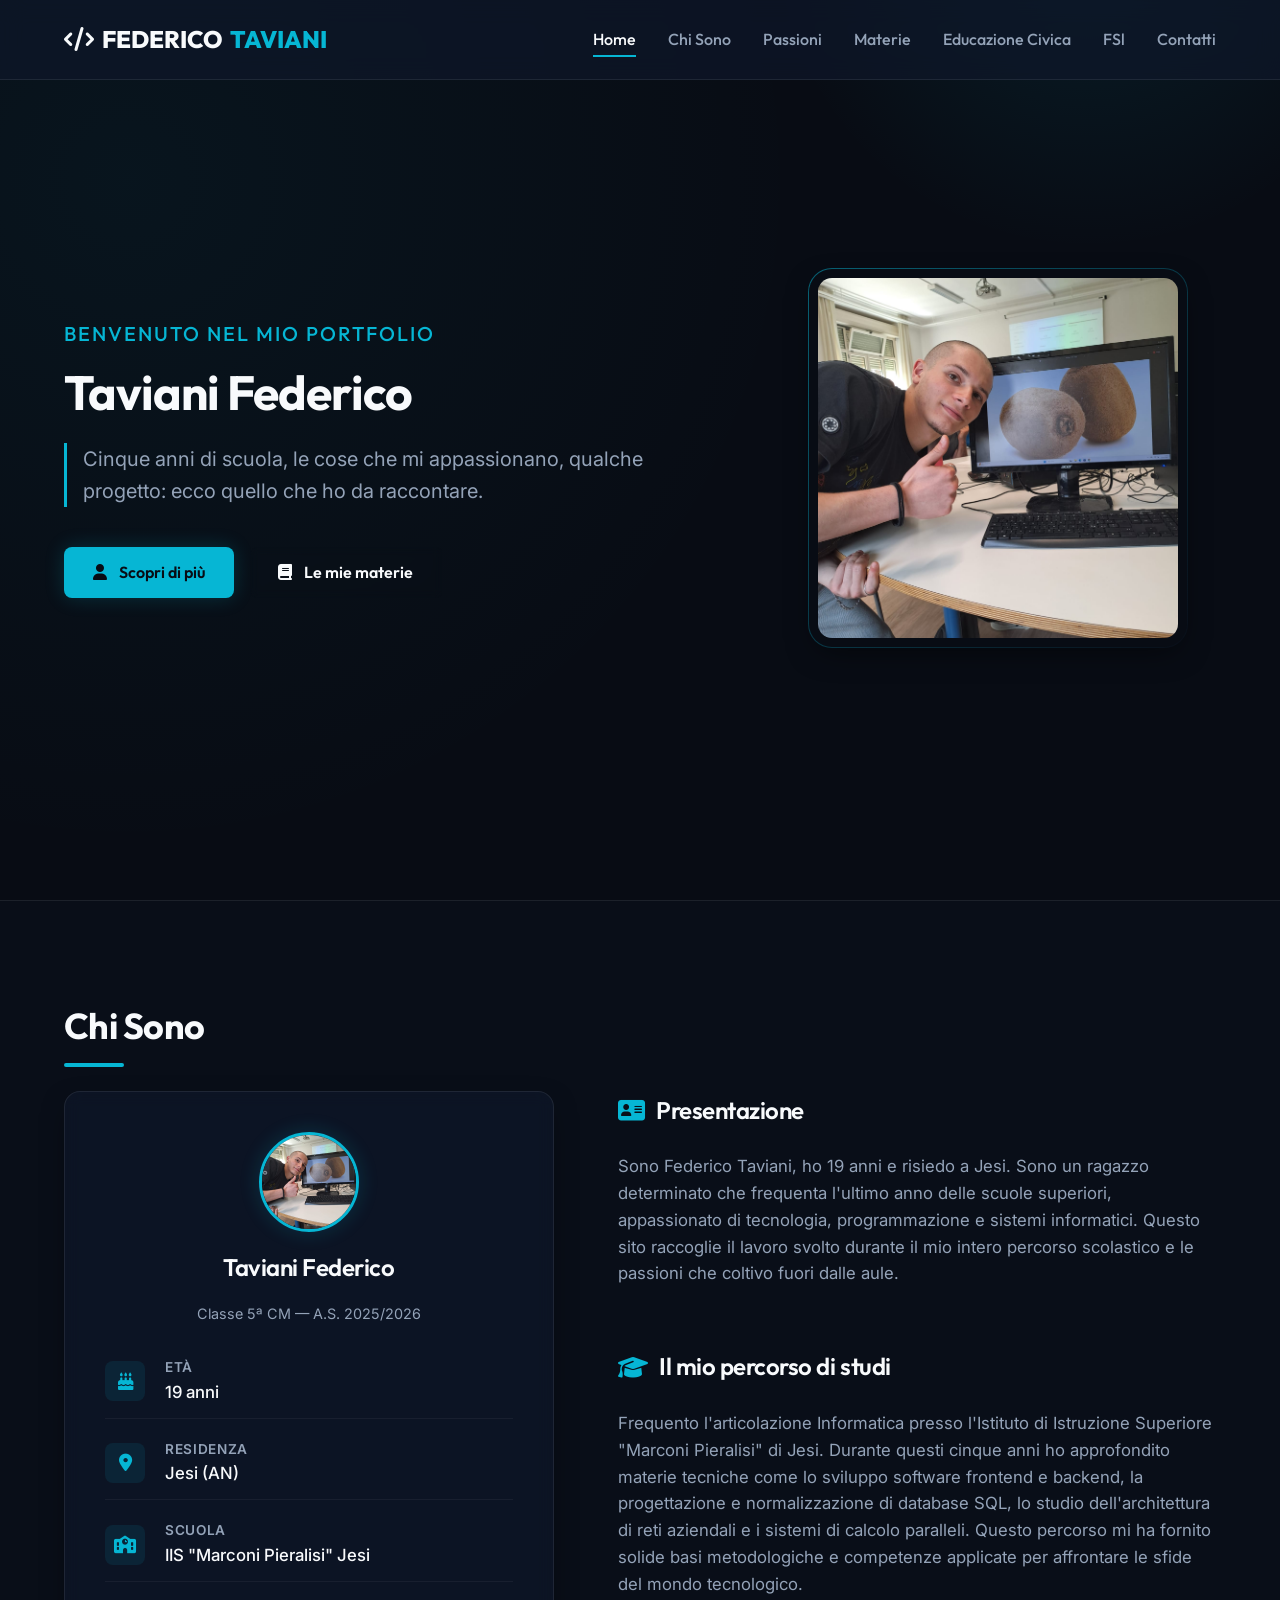
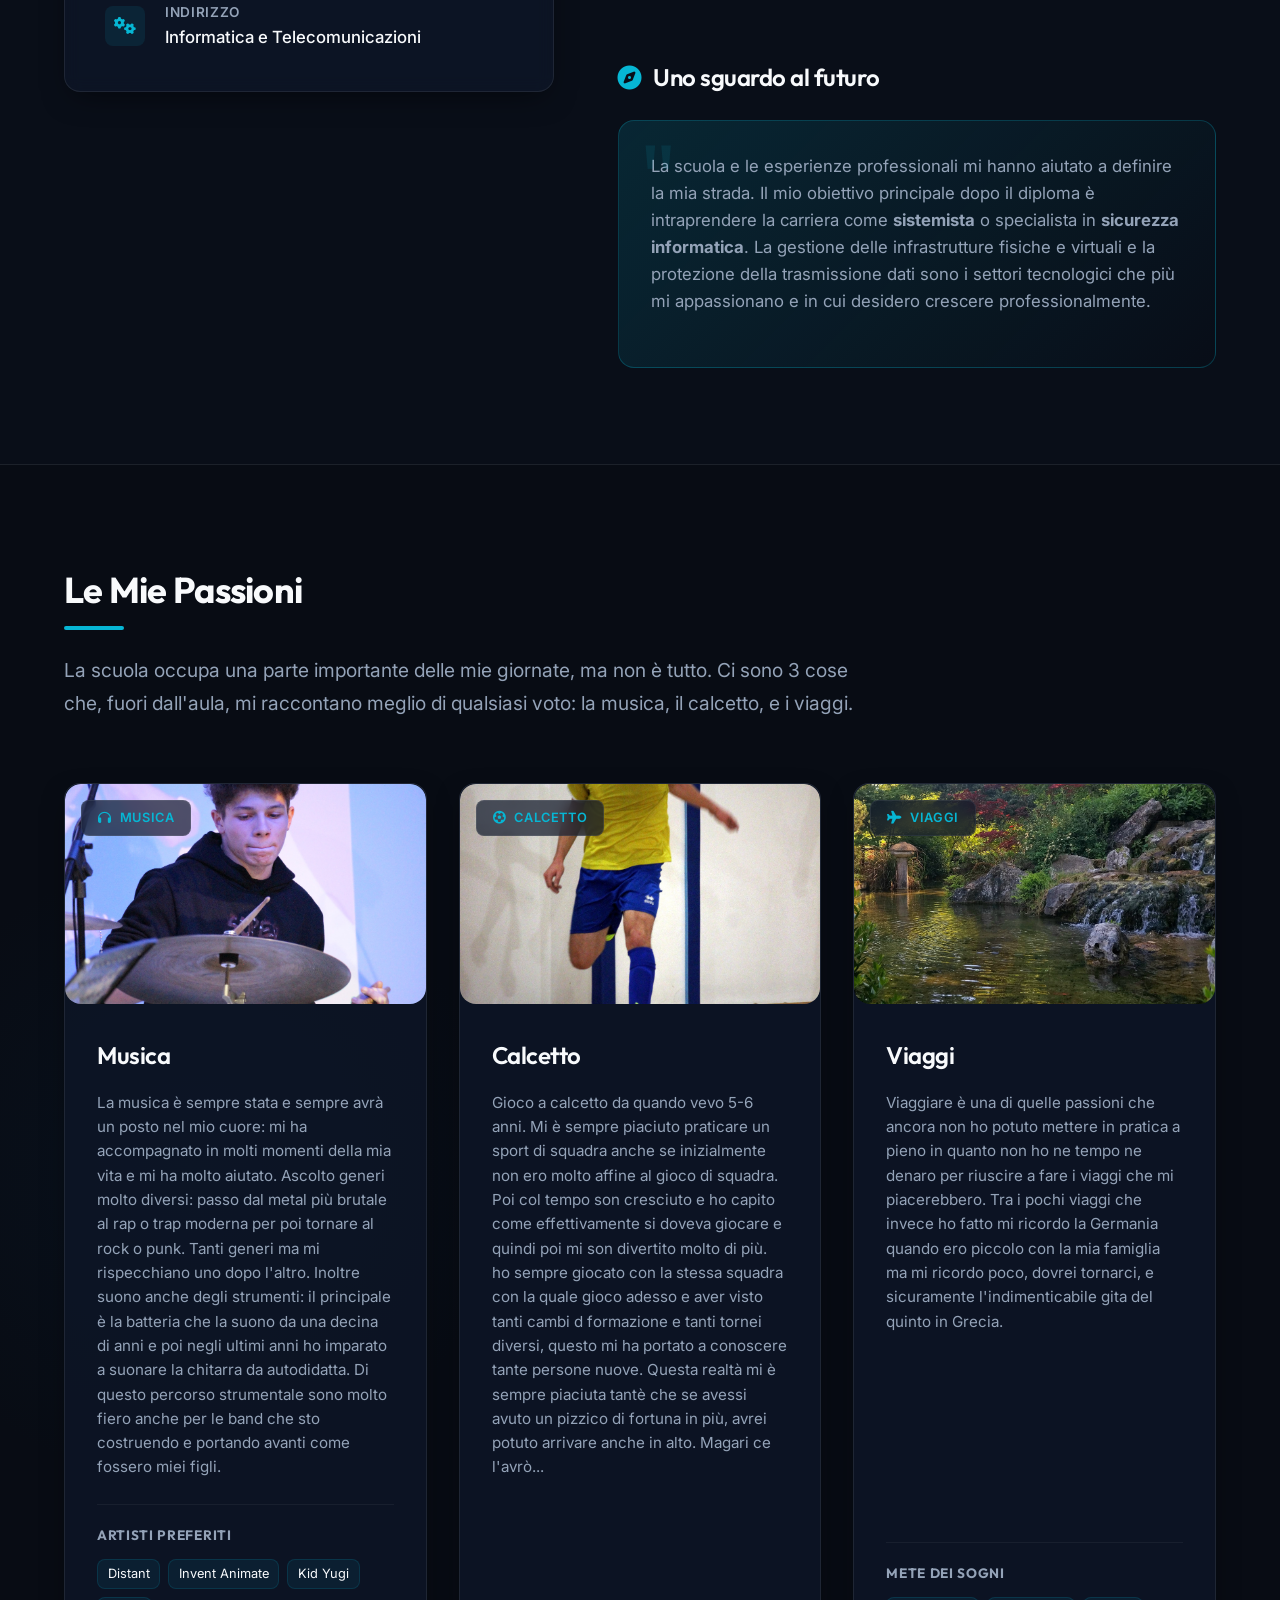
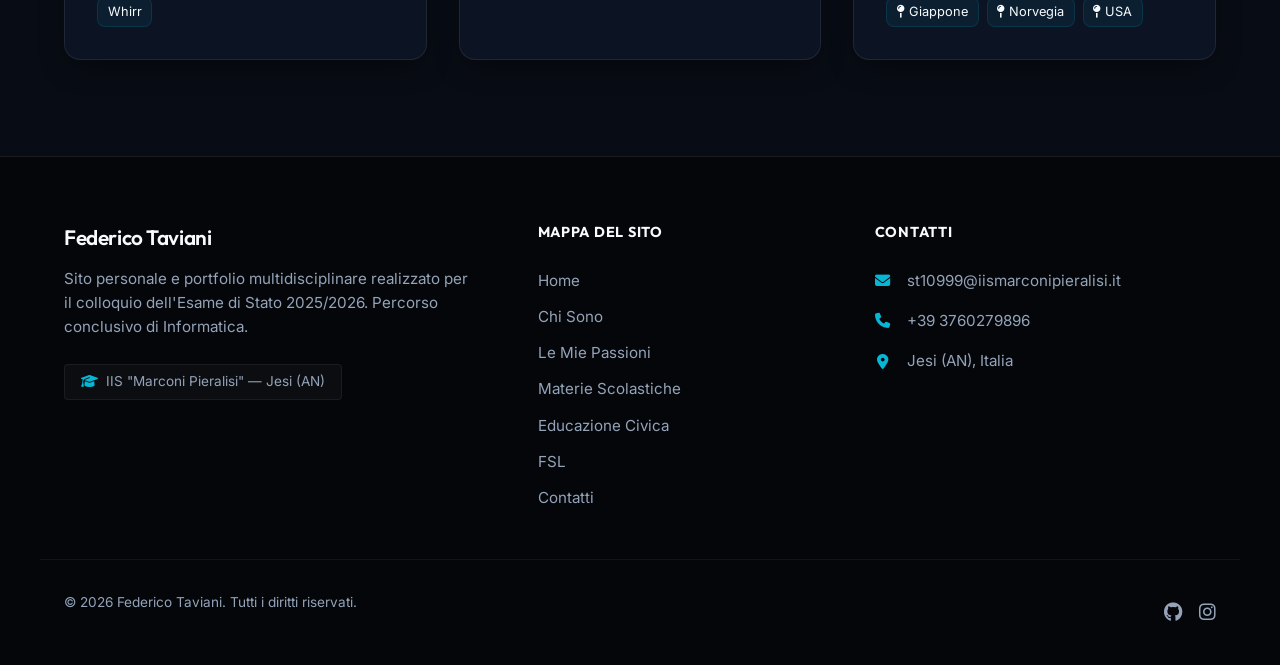
==== commit 0e387b26: "fsl" ====
--- a/index.html
+++ b/index.html
@@ -230,7 +230,7 @@
           <li><a href="index.html#passioni">Le Mie Passioni</a></li>
           <li><a href="materie.html">Materie Scolastiche</a></li>
           <li><a href="educazione-civica.html">Educazione Civica</a></li>
-          <li><a href="pcto.html">PCTO / FSL</a></li>
+          <li><a href="pcto.html">FSL</a></li>
           <li><a href="contatti.html">Contatti</a></li>
         </ul>
       </div>
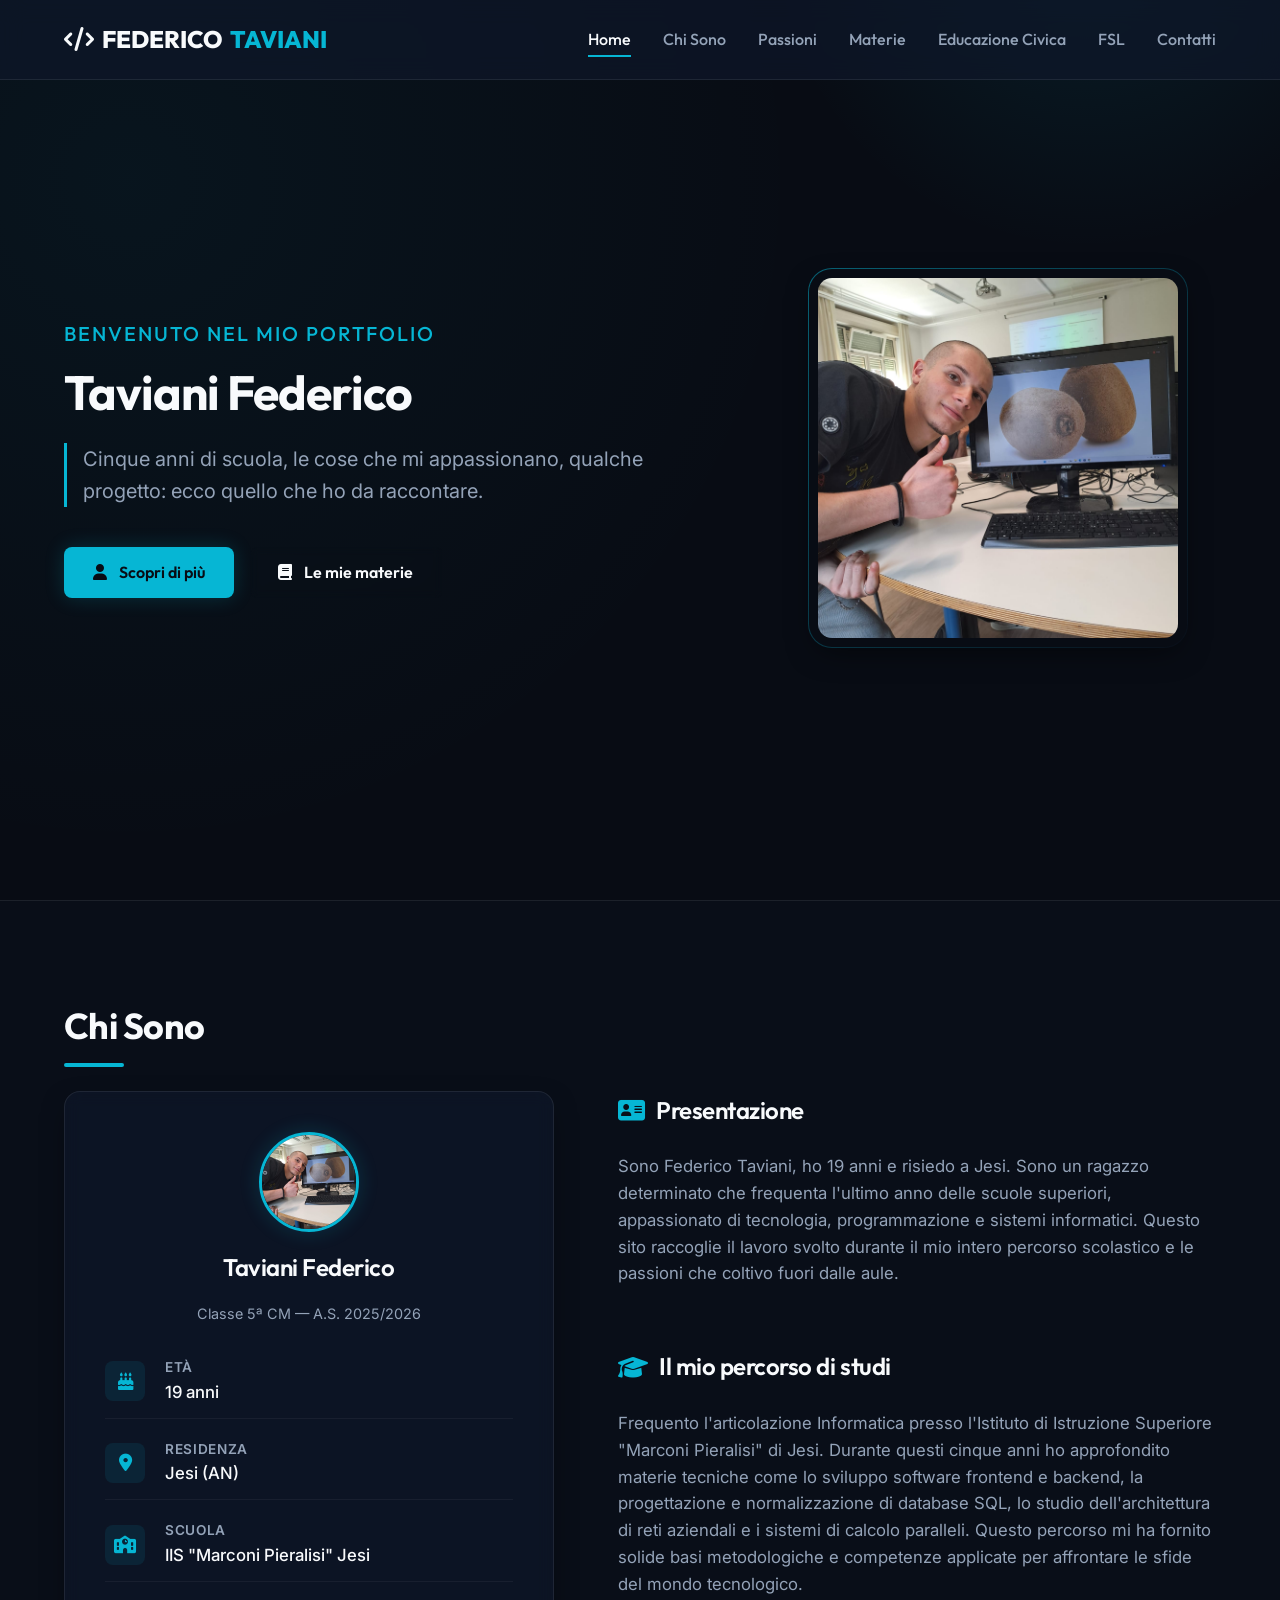
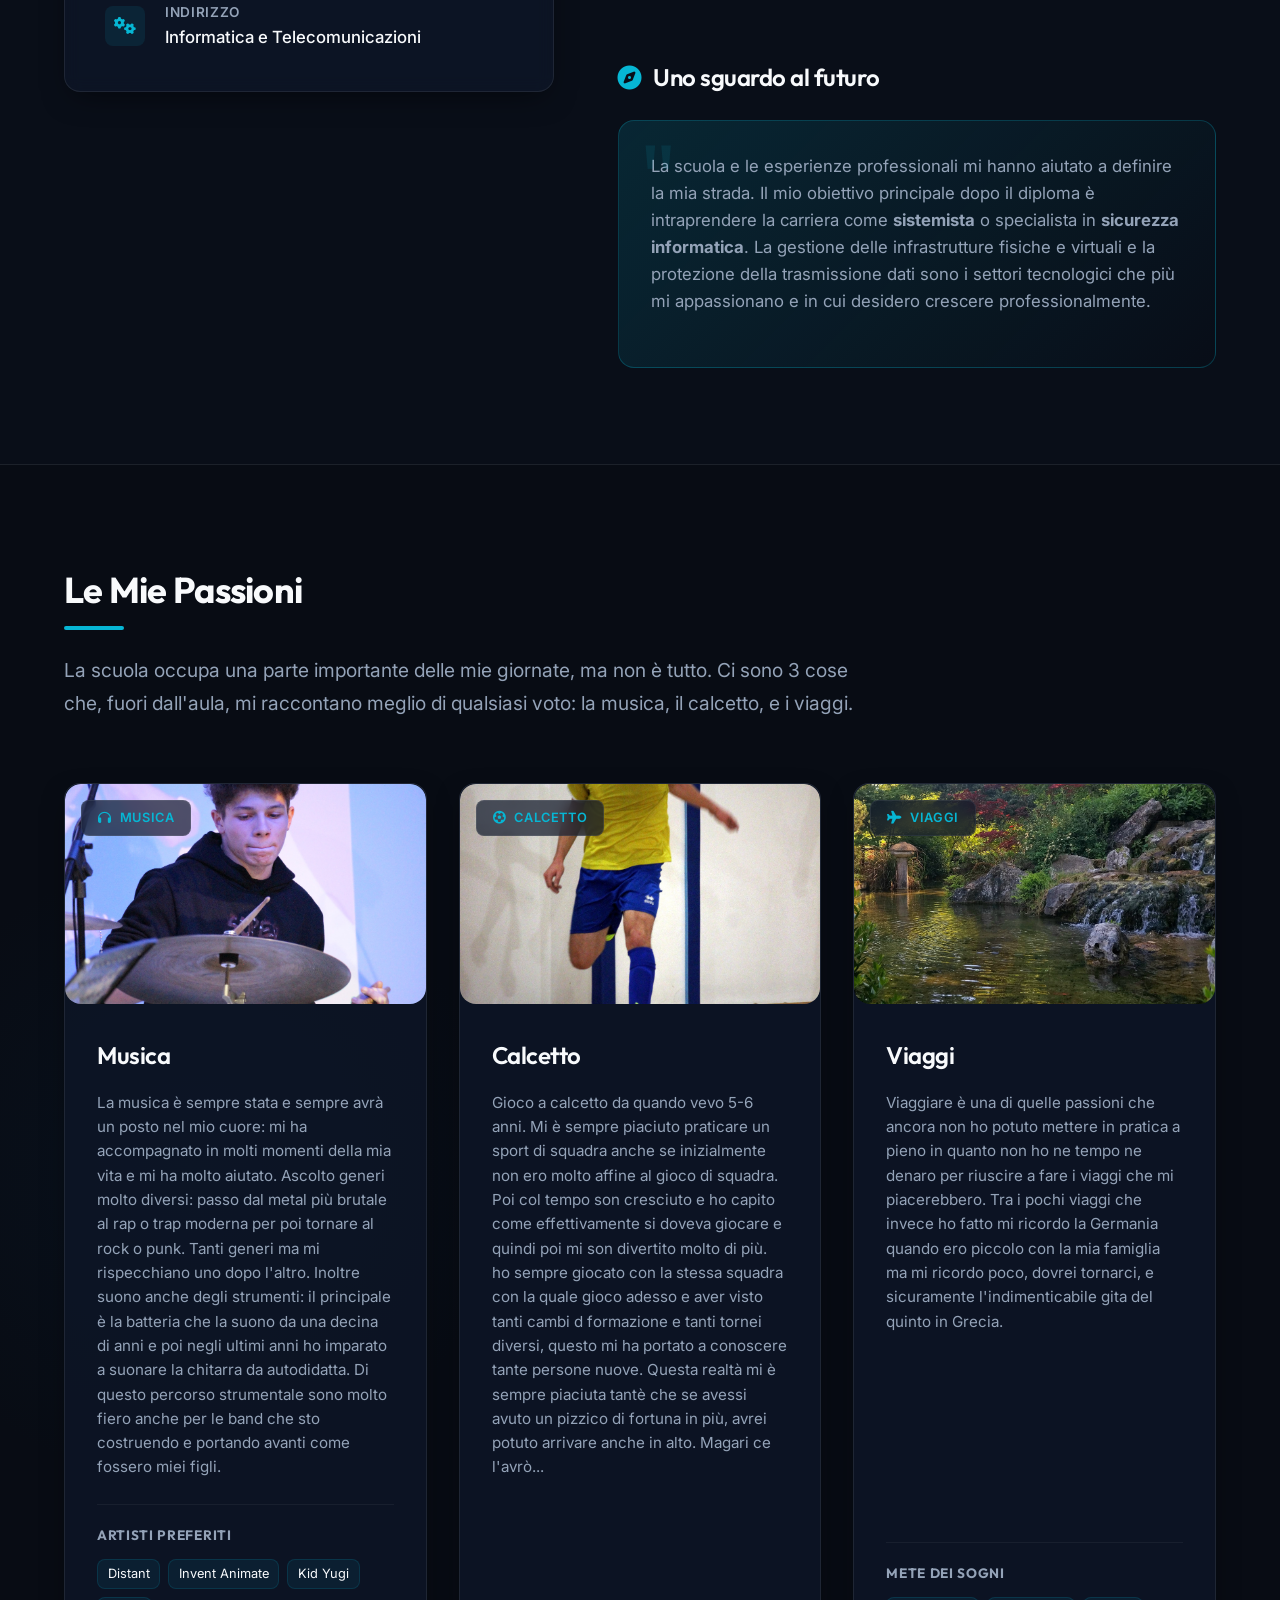
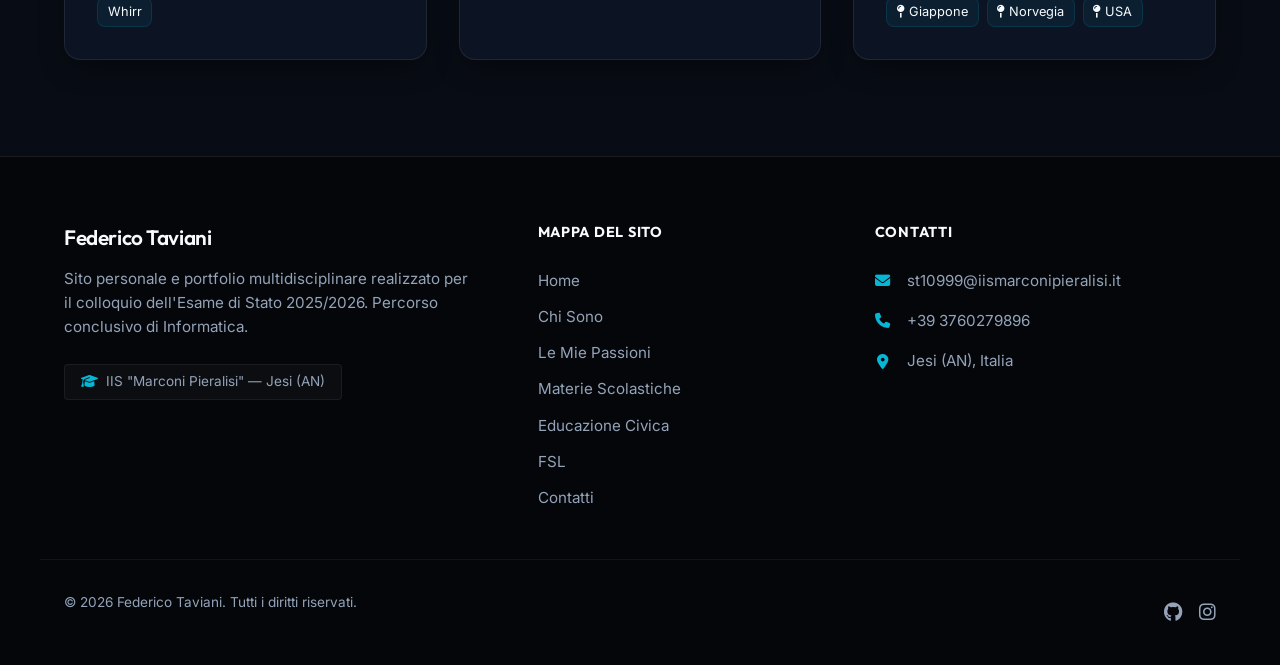
==== commit 7b0bd75f: "FSL MI STA FACENDO IMPAZZIRE" ====
--- a/index.html
+++ b/index.html
@@ -40,7 +40,7 @@
           <li><a href="index.html#passioni" class="nav-link">Passioni</a></li>
           <li><a href="materie.html" class="nav-link">Materie</a></li>
           <li><a href="educazione-civica.html" class="nav-link">Educazione Civica</a></li>
-          <li><a href="pcto.html" class="nav-link">FSl</a></li>
+          <li><a href="pcto.html" class="nav-link">FSL</a></li>
           <li><a href="contatti.html" class="nav-link">Contatti</a></li>
         </ul>
       </nav>
